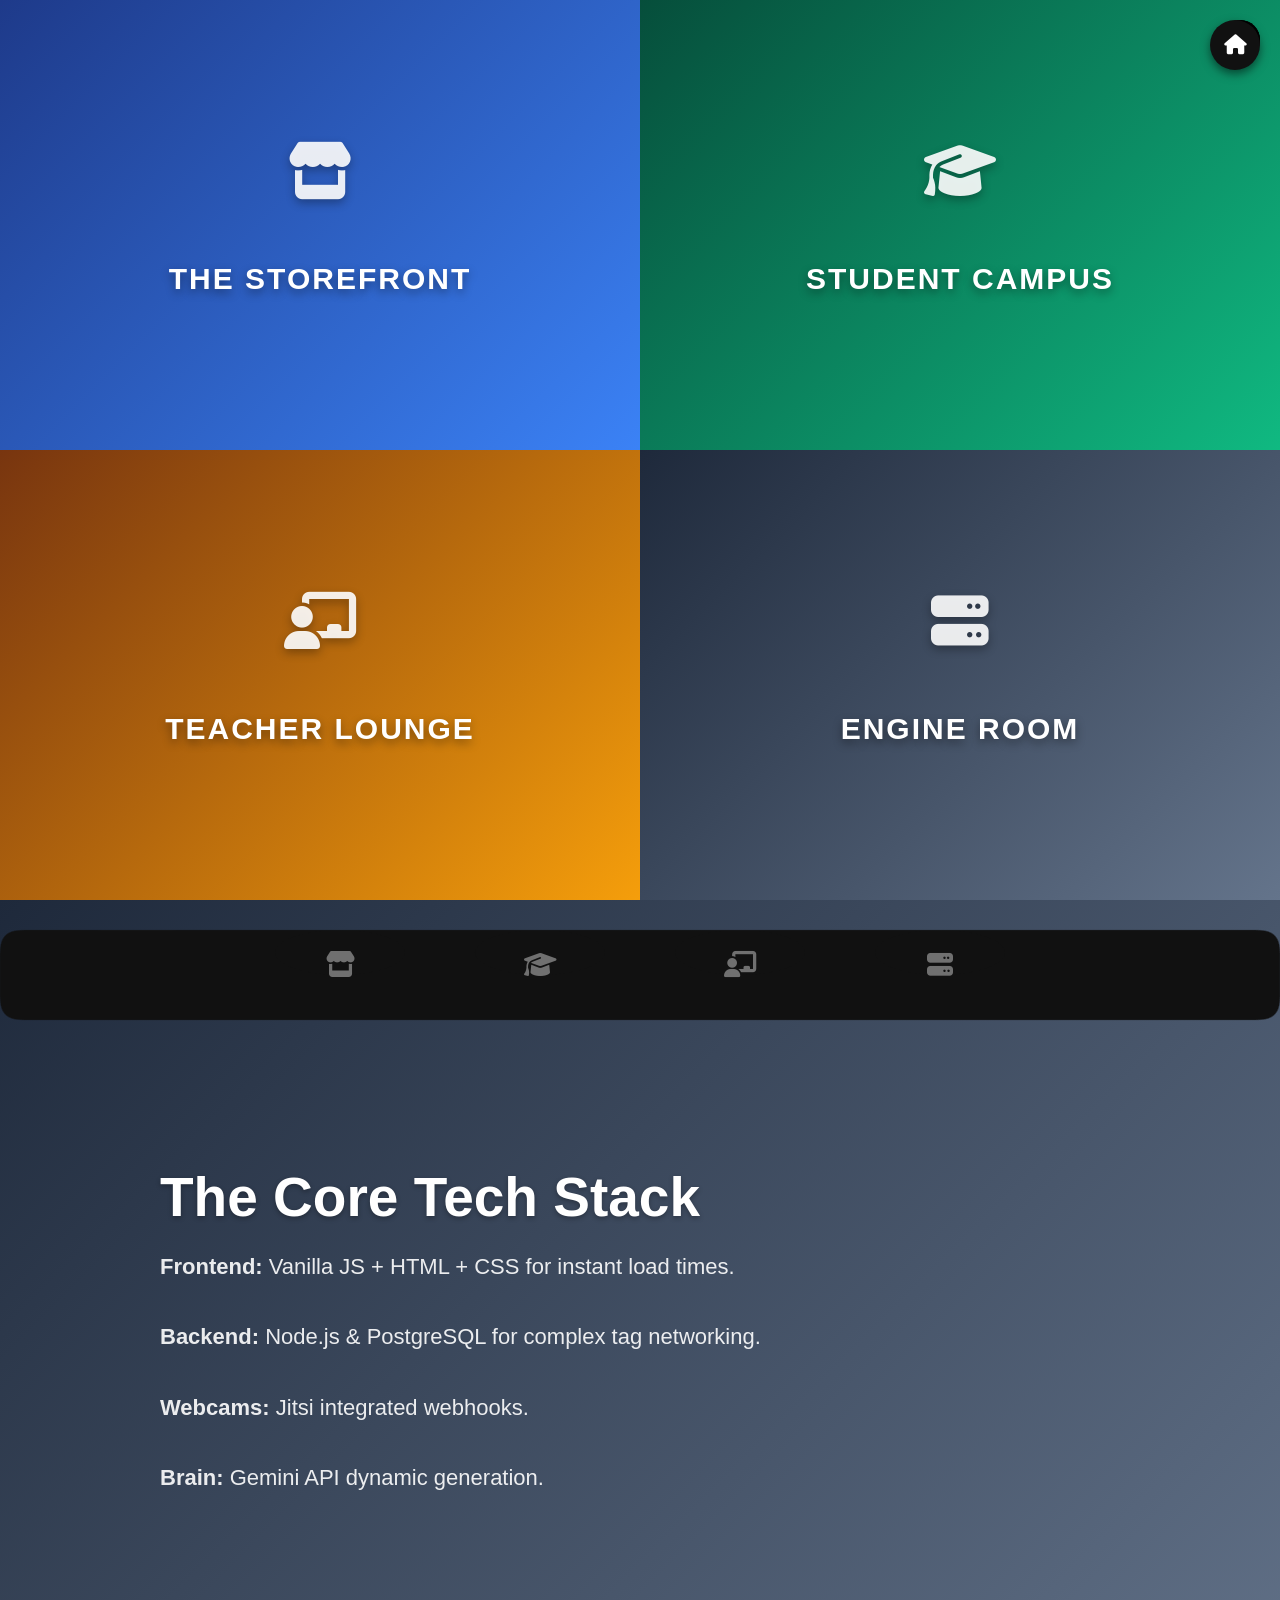
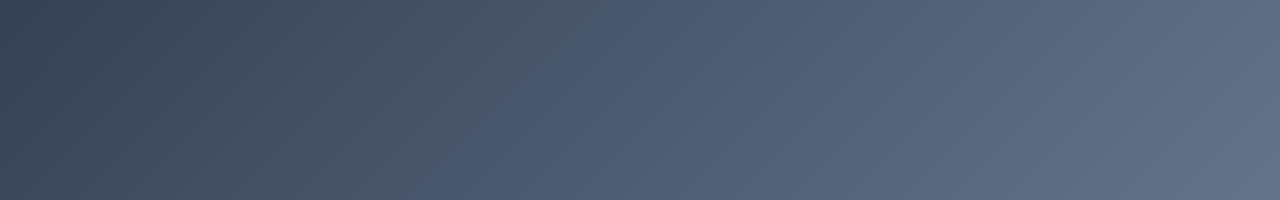
==== business/index.html @ 2782d0cf "Add files via upload" ====
<!DOCTYPE html>
<html lang="en">
<head>
  <meta charset="UTF-8">
  <meta name="viewport" content="width=device-width, initial-scale=1.0, maximum-scale=1.0, user-scalable=no">
  <title>Rodd College Lab - Command Center</title>
  <link rel="stylesheet" href="https://cdnjs.cloudflare.com/ajax/libs/font-awesome/6.4.0/css/all.min.css">
  <style>
    /* --- GLOBAL STYLES & PHYSICS --- */
    :root {
      --c1: linear-gradient(135deg, #1e3a8a, #3b82f6); 
      --c2: linear-gradient(135deg, #064e3b, #10b981); 
      --c3: linear-gradient(135deg, #78350f, #f59e0b); 
      --c4: linear-gradient(135deg, #1e293b, #64748b); 
      --nav-bg: #111; 
    }
    
    html, body { 
      margin: 0; padding: 0; 
      height: 100vh; 
      height: 100dvh; /* Mobile Browser UI Fix */
      height: -webkit-fill-available; /* iOS Safari Fix */
      font-family: 'Segoe UI', Tahoma, Geneva, Verdana, sans-serif; 
      overflow: hidden; color: white; background: #000;
      overscroll-behavior: none; touch-action: none; 
      user-select: none; -webkit-user-select: none;
      -webkit-tap-highlight-color: transparent; /* Removes blue tap highlight on mobile */
    }
    * { box-sizing: border-box; }
    
    /* Interactive elements */
    a, .close-btn, .v-menu-item-inner, .slider-dot, .bottom-nav-item, .circular-menu, .quadrant {
      cursor: pointer;
    }

    /* --- TOP RIGHT CIRCULAR MENU --- */
    .circular-menu { position: fixed; top: 20px; right: 20px; z-index: 1000; }
    .circular-menu .floating-btn {
      display: block; width: 50px; height: 50px; border-radius: 50%;
      background-color: #111; box-shadow: 0 4px 10px rgba(0, 0, 0, 0.5);
      color: #fff; text-align: center; line-height: 50px;
      outline: 0; font-size: 20px; transition: all 0.3s ease;
    }
    .circular-menu.active .floating-btn { box-shadow: inset 0 0 3px rgba(0, 0, 0, 0.5); transform: scale(0.95); }
    .circular-menu .items-wrapper { padding: 0; margin: 0; }
    .circular-menu .menu-item {
      position: absolute; top: 0px; right: 0px; z-index: -1; display: block;
      text-decoration: none; color: #fff; font-size: 18px; width: 40px; height: 40px;
      border-radius: 50%; text-align: center; line-height: 40px; background-color: rgba(0,0,0,0.7);
      transition: transform 0.3s cubic-bezier(0.4, 0, 0.2, 1), background 0.2s ease, color 0.2s;
    }
    .circular-menu .menu-item:hover { background-color: #fff; color: #000; }
    .circular-menu.active .menu-item:nth-child(1) { transform: translate3d(-6em, 0, 0); }
    .circular-menu.active .menu-item:nth-child(2) { transform: translate3d(-5.2em, 3em, 0); }
    .circular-menu.active .menu-item:nth-child(3) { transform: translate3d(-3em, 5.2em, 0); }
    .circular-menu.active .menu-item:nth-child(4) { transform: translate3d(0, 6em, 0); }

    /* --- FULLPAGE SLIDING ENGINE --- */
    .page {
      position: absolute; top: 0; left: 0; width: 100vw; height: 100%;
      overflow: hidden; z-index: 1;
      transform: translateY(100%);
      transition: transform 0.8s cubic-bezier(0.4, 0, 0.2, 1);
      will-change: transform; 
    }
    .page.active { transform: translateY(0); z-index: 20; }
    .page.hidden-top { transform: translateY(-100%); z-index: 10; }
    .page.hidden-bottom { transform: translateY(100%); z-index: 10; }

    /* --- PAGE 0: GRID VIEW --- */
    #page-0 { background: #000; }
    .quadrant {
      position: absolute; width: 50%; height: 50%; overflow: hidden;
      transition: filter 0.5s ease, transform 0.5s cubic-bezier(0.25, 0.46, 0.45, 0.94);
    }
    .q1 { top: 0; left: 0; background: var(--c1); transform-origin: top left; }
    .q2 { top: 0; left: 50%; background: var(--c2); transform-origin: top right; }
    .q3 { top: 50%; left: 0; background: var(--c3); transform-origin: bottom left; }
    .q4 { top: 50%; left: 50%; background: var(--c4); transform-origin: bottom right; }

    /* Desktop Hover Only (Disabled on Touch Devices) */
    @media (hover: hover) {
      #page-0:hover .quadrant:not(:hover) { filter: brightness(0.4) grayscale(50%); transform: scale(0.98); z-index: 1; }
      .quadrant:hover { transform: scale(1.05); z-index: 30; box-shadow: 0 0 50px rgba(0,0,0,0.8); border-radius: 8px; }
      .quadrant:hover .main-icon { transform: translate(-50%, calc(-50% - 15px)) scale(1.1); filter: drop-shadow(0 10px 15px rgba(0,0,0,0.5)); }
      .quadrant:hover h2 { transform: translate(-50%, calc(-50% - 15px)) scale(1.05); text-shadow: 0 10px 20px rgba(0,0,0,0.6); }
      .quadrant:hover .hint-text { opacity: 1; transform: translate(-50%, 0); }
    }

    .main-icon {
      position: absolute; top: 38%; left: 50%; transform: translate(-50%, -50%);
      font-size: clamp(30px, 4.5vw, 80px); color: rgba(255, 255, 255, 0.9); z-index: 2;
      transition: transform 0.4s ease, filter 0.4s ease; text-shadow: 0 4px 10px rgba(0,0,0,0.3);
    }
    .quadrant h2 { 
      font-size: clamp(12px, 2.5vw, 30px); margin: 0; text-transform: uppercase; letter-spacing: 2px; 
      text-shadow: 0 4px 10px rgba(0,0,0,0.4); z-index: 2;
      position: absolute; top: 62%; left: 50%; transform: translate(-50%, -50%);
      width: 90%; text-align: center; transition: transform 0.4s ease, text-shadow 0.4s ease;
    }
    .hint-text {
      position: absolute; bottom: 10%; left: 50%; transform: translate(-50%, 20px);
      opacity: 0; font-size: clamp(9px, 1.2vw, 16px); letter-spacing: 4px; text-transform: uppercase; font-weight: bold; 
      color: rgba(255,255,255,0.8); transition: all 0.4s ease; z-index: 2; text-align: center; width: 100%;
    }

    /* --- FULLSCREEN PAGES (1-4) --- */
    #page-1 { background: var(--c1); }
    #page-2 { background: var(--c2); }
    #page-3 { background: var(--c3); }
    #page-4 { background: var(--c4); }

    .close-btn { 
      position: absolute; top: 30px; left: 80px; font-size: 20px; 
      z-index: 101; opacity: 0.7; transition: opacity 0.3s; text-transform: uppercase; letter-spacing: 1px;
      background: rgba(0,0,0,0.3); padding: 10px 20px; border-radius: 30px; border: 1px solid rgba(255,255,255,0.2);
    }
    .close-btn:hover { opacity: 1; background: rgba(0,0,0,0.6); }

    /* --- INTERNAL CONTENT & DESKTOP LAYOUT --- */
    .content-block { padding: 80px 80px 140px 160px; display: flex; flex-direction: column; justify-content: center; align-items: flex-start; text-align: left; height: 100%; }
    .content-block h3 { font-size: clamp(14px, 2vw, 20px); color: #93c5fd; text-transform: uppercase; letter-spacing: 2px; margin: 0 0 10px 0; }
    .content-block h1 { font-size: clamp(32px, 5vw, 55px); margin: 0 0 20px 0; text-shadow: 0 2px 5px rgba(0,0,0,0.3); }
    .content-block p { font-size: clamp(16px, 2vw, 20px); line-height: 1.6; opacity: 0.9; max-width: 600px; margin: 0; }

    .split-container { display: flex; width: 100%; height: 100%; }
    .split-left { width: 50%; height: 100%; background: rgba(0,0,0,0.25); position: relative; overflow: hidden; }
    .split-right { width: 50%; height: 100%; background: transparent; display: flex; align-items: center; justify-content: center; position: relative; }
    .split-icon { font-size: clamp(80px, 10vw, 150px); opacity: 0.8; text-shadow: 0 10px 30px rgba(0,0,0,0.3); transition: all 0.3s; }
    
    .slider-container { width: 100%; height: 100%; position: relative; }
    .slide { position: absolute; top: 0; left: 0; width: 100%; height: 100%; display: flex; opacity: 0; transition: opacity 0.6s; pointer-events: none; }
    .slide.active { opacity: 1; pointer-events: auto; }
    .slider-nav { position: absolute; bottom: 120px; right: 50px; display: flex; gap: 15px; z-index: 10; }
    .slider-dot { width: 12px; height: 12px; background: rgba(255,255,255,0.3); border-radius: 50%; transition: 0.3s; }
    .slider-dot.active, .slider-dot:hover { background: white; transform: scale(1.4); }

    .v-tab { position: absolute; top: 0; left: 0; width: 100%; height: 100%; opacity: 0; transition: opacity 0.5s, transform 0.5s; transform: translateY(30px); pointer-events: none; }
    .v-tab.active { opacity: 1; transform: translateY(0); pointer-events: auto; }
    .v-menu { display: flex; flex-direction: column; gap: 20px; z-index: 10; }
    .v-menu-item-inner { font-size: clamp(20px, 3vw, 32px); width: clamp(50px, 6vw, 70px); height: clamp(50px, 6vw, 70px); display: flex; align-items: center; justify-content: center; border-radius: 50%; transition: 0.3s; color: rgba(255,255,255,0.5); background: rgba(0,0,0,0.2); }
    .v-menu-item-inner.active, .v-menu-item-inner:hover { color: white; background: rgba(255,255,255,0.2); transform: scale(1.15); box-shadow: 0 10px 20px rgba(0,0,0,0.3); }

    .static-content { width: 100%; height: 100%; padding: 100px 100px 140px 160px; display: flex; flex-direction: column; justify-content: center; align-items: flex-start; text-align: left; }
    .static-content h1 { font-size: clamp(32px, 5vw, 55px); margin: 0 0 20px 0; text-shadow: 0 2px 5px rgba(0,0,0,0.3); }
    .static-content p { font-size: clamp(16px, 2vw, 22px); line-height: 1.6; max-width: 800px; opacity: 0.9; margin: 0; }

    /* --- SIDE DOTS NAV --- */
    .global-nav-tracker {
      position: fixed; top: 50%; left: 30px; transform: translateY(-50%); z-index: 105;
      display: flex; flex-direction: column; align-items: center; gap: 15px;
      opacity: 0; pointer-events: none; transition: opacity 0.5s;
    }
    body.in-section .global-nav-tracker { opacity: 1; pointer-events: auto; }
    
    .g-nav-arrow { font-size: 20px; color: rgba(255,255,255,0.5); cursor: pointer; transition: 0.3s; padding: 10px; }
    .g-nav-arrow:hover { color: white; transform: scale(1.2); }
    
    .g-nav-dot { width: 12px; height: 12px; background: rgba(255,255,255,0.3); border-radius: 50%; cursor: pointer; transition: 0.3s; position: relative; }
    .g-nav-dot:hover { background: rgba(255,255,255,0.7); }
    .g-nav-dot.active { background: white; transform: scale(1.5); box-shadow: 0 0 10px rgba(255,255,255,0.5); }
    
    .g-nav-dot::after {
      content: attr(data-label); position: absolute; left: 25px; top: 50%; transform: translateY(-50%);
      background: rgba(0,0,0,0.8); padding: 5px 10px; border-radius: 4px; font-size: 12px;
      white-space: nowrap; opacity: 0; pointer-events: none; transition: 0.3s; letter-spacing: 1px;
    }
    .g-nav-dot:hover::after { opacity: 1; left: 30px; }

    /* --- GOOEY BOTTOM NAV --- */
    .bottom-nav-container {
      position: fixed; bottom: -120px; left: 0; width: 100%; z-index: 1000;
      transition: bottom 0.6s cubic-bezier(0.4, 0, 0.2, 1);
      transform: translateZ(0); 
    }
    body.in-section .bottom-nav-container { bottom: 0; }
    .bottom-nav {
      background: var(--nav-bg); height: 90px; width: 100%;
      filter: url("#fancy-goo"); display: flex; align-items: center;
      transition: background 0.6s ease;
    }
    .bottom-nav ul { display: flex; width: 100%; height: 100%; max-width: 800px; margin: 0 auto; list-style: none; padding: 0; }
    .bottom-nav ul li { flex: 1; height: 100%; display: flex; justify-content: center; align-items: center; cursor: pointer; position: relative; }
    .bottom-nav-item { position: relative; z-index: 10; text-align: center; width: 100%; transition: all 0.4s; }
    .bottom-nav ul li i { font-size: 26px; color: rgba(255,255,255,0.4); display: block; margin-bottom: 5px; transition: all 0.4s; }
    .bottom-nav ul li span { font-size: 13px; font-weight: 600; color: rgba(255,255,255,0.4); display: block; opacity: 0; transform: translateY(10px); transition: all 0.4s; }
    
    .bottom-nav ul li:after {
      content: ''; position: absolute; width: 65%; height: 50%; background: var(--nav-bg);
      border-radius: 100%; top: 0; left: 0; right: 0; margin: 0 auto; z-index: 0;
      transition: all 0.5s cubic-bezier(0.4, 0, 0.2, 1), background 0.6s ease;
    }
    
    .bottom-nav ul li:hover:after { transform: translate3d(0, -15%, 0); }
    .bottom-nav ul li.active:after { transform: translate3d(0, -38%, 0); }
    .bottom-nav ul li.active .bottom-nav-item { transform: translate3d(0, -20px, 0); }
    .bottom-nav ul li.active i { color: #fff; transform: scale(1.1); }
    .bottom-nav ul li.active span { color: #fff; opacity: 1; transform: translateY(2px); }
    .bottom-nav ul li:hover i { color: rgba(255,255,255,0.8); }

    /* --- MOBILE RESPONSIVE MEDIA QUERIES --- */
    @media (max-width: 992px) {
      .content-block { padding: 80px 40px 140px 100px; }
      .static-content { padding: 100px 40px 140px 100px; }
      .close-btn { left: 40px; }
    }

    @media (max-width: 768px) {
      /* Grid View Mobile Scaling */
      .main-icon { top: 35%; }
      .quadrant h2 { top: 65%; line-height: 1.3; }

      /* Hide Side Dots on Phones */
      .global-nav-tracker { display: none !important; } 
      
      .close-btn { top: 20px; left: 20px; font-size: 14px; padding: 8px 15px; z-index: 105; }
      
      /* WATERMARK MOBILE LAYOUT */
      .split-container, .slider-container { display: block; position: relative; }
      .split-left { width: 100%; height: 100%; background: transparent; z-index: 2; }
      .split-right { 
        position: absolute; top: 0; left: 0; width: 100%; height: 100%; 
        z-index: 1; pointer-events: none;
      }
      /* Turns the icon into a faint background watermark */
      .split-icon { font-size: 150px; opacity: 0.08; margin-top: 97%; }
      
      /* Re-align text for mobile reading */
      .content-block { padding: 80px 25px 140px 25px; align-items: flex-start; text-align: left; }
      .static-content { padding: 80px 25px 120px 25px; justify-content: center; }
      
      /* Safely park interactive controls above the bottom menu */
      .slider-nav { right: auto; left: 50%; transform: translateX(-50%); bottom: 120px; }
      
      .v-menu { 
        position: absolute; bottom: 14%; right: 0%; transform: translateX(-50%); 
        flex-direction: column; justify-content: center; z-index: 10; 
      }
    }

    @media (max-width: 480px) {
      .circular-menu { top: 15px; right: 15px; }
      .circular-menu .floating-btn { width: 40px; height: 40px; line-height: 40px; font-size: 16px; }
      
      /* Shrink bottom menu slightly for small screens */
      .bottom-nav { height: 75px; }
      .bottom-nav-container { bottom: -100px; }
      .bottom-nav ul li i { font-size: 22px; }
      .bottom-nav ul li span { font-size: 10px; }
      .bottom-nav ul li:after { width: 50px; height: 40px; }
      .bottom-nav ul li.active .bottom-nav-item { transform: translate3d(0, -15px, 0); }
    }
  </style>
</head>
<body>

  <div id="circularMenu" class="circular-menu">
    <a class="floating-btn" onclick="document.getElementById('circularMenu').classList.toggle('active'); event.stopPropagation();">
      <i id="main-menu-icon" class="fa-solid fa-house"></i>
    </a>
    <menu class="items-wrapper">
      <a class="menu-item" onclick="jumpToSection(1); event.stopPropagation();" title="Storefront"><i class="fa-solid fa-store"></i></a>
      <a class="menu-item" onclick="jumpToSection(2); event.stopPropagation();" title="Student Campus"><i class="fa-solid fa-graduation-cap"></i></a>
      <a class="menu-item" onclick="jumpToSection(3); event.stopPropagation();" title="Teacher Lounge"><i class="fa-solid fa-chalkboard-user"></i></a>
      <a class="menu-item" onclick="jumpToSection(4); event.stopPropagation();" title="Engine Room"><i class="fa-solid fa-server"></i></a>
    </menu>
  </div>

  <div id="app-container">
    
    <div class="page active" id="page-0">
      <div class="quadrant q1" onclick="handleSectionClick(event, 1)">
        <i class="fa-solid fa-store main-icon"></i>
        <h2>The Storefront</h2>
        <div class="hint-text">Public Facing Funnel</div>
      </div>
      <div class="quadrant q2" onclick="handleSectionClick(event, 2)">
        <i class="fa-solid fa-graduation-cap main-icon"></i>
        <h2>Student Campus</h2>
        <div class="hint-text">Training Solutions</div>
      </div>
      <div class="quadrant q3" onclick="handleSectionClick(event, 3)">
        <i class="fa-solid fa-chalkboard-user main-icon"></i>
        <h2>Teacher Lounge</h2>
        <div class="hint-text">Strategy Alignment</div>
      </div>
      <div class="quadrant q4" onclick="handleSectionClick(event, 4)">
        <i class="fa-solid fa-server main-icon"></i>
        <h2>Engine Room</h2>
        <div class="hint-text">Design Architecture</div>
      </div>
    </div>

    <div class="page hidden-bottom" id="page-1" onclick="handleSectionClick(event, 1)">
      <div class="close-btn" onclick="jumpToSection(0)"><i class="fa-solid fa-grid-2"></i> Home</div>
      <div class="slider-container">
        <div class="slide active" id="slide-1">
          <div class="split-left content-block">
            <h3>Public Facing Funnel</h3>
            <h1>Retail Subscriptions</h1>
            <p>The $5/mo Base Subscription granting access to the AI Study Hub. Upsells include Dynamic Point packages where students book Matchmaker classes.</p>
          </div>
          <div class="split-right">
            <i class="fa-solid fa-cart-shopping split-icon"></i>
          </div>
        </div>
        <div class="slide" id="slide-2">
          <div class="split-left content-block">
            <h3>Enterprise Solutions</h3>
            <h1>B2B Corporate HR</h1>
            <p>Targeting SMBs & SMEs companies. Features the "Point Burn" accountability metric and the Team Heatmap for HR tracking.</p>
          </div>
          <div class="split-right">
            <i class="fa-solid fa-building split-icon"></i>
          </div>
        </div>
        <div class="slider-nav">
          <div class="slider-dot active" onclick="changeSlide(1)"></div>
          <div class="slider-dot" onclick="changeSlide(2)"></div>
        </div>
      </div>
    </div>

    <div class="page hidden-bottom" id="page-2" onclick="handleSectionClick(event, 2)">
      <div class="close-btn" onclick="jumpToSection(0)"><i class="fa-solid fa-grid-2"></i> Home</div>
      <div class="split-container">
        <div class="split-left">
          <div class="v-tab content-block active" id="tab-1">
            <h3 style="color: #6ee7b7;">Strategy Alignment</h3>
            <h1>Value Proposition</h1>
            <p><strong>Pain Relievers:</strong> No group scheduling hassle, strict accountability.<br><br><strong>Gain Creators:</strong> AI-hyper-personalized "Life OS" content, Global Cultural Exchange in group classes.</p>
          </div>
          <div class="v-tab content-block" id="tab-2">
            <h3 style="color: #6ee7b7;">Design Architecture</h3>
            <h1>CUBI UX Model</h1>
            <p><strong>User Goals:</strong> Fluency, track progress.<br><br><strong>Biz Goals:</strong> Retention, Breakage revenue.<br><br><strong>Interaction:</strong> Seamless matchmaking and automated point deductions.</p>
          </div>
          <div class="v-tab content-block" id="tab-3">
            <h3 style="color: #6ee7b7;">Financial Engine</h3>
            <h1>Business Model</h1>
            <p><strong>Revenue:</strong> $5 Sub, Point Burn, 1% Recovery Fees.<br><br><strong>Customer Relationships:</strong> Self-service AI hub & Community Conversation Clubs.</p>
          </div>
        </div>
        <div class="split-right">
          <div class="v-menu">
            <div class="v-menu-item-inner active" onclick="changeTab(1)" title="Value Proposition"><i class="fa-solid fa-bullseye"></i></div>
            <div class="v-menu-item-inner" onclick="changeTab(2)" title="CUBI UX Model"><i class="fa-solid fa-cubes"></i></div>
            <div class="v-menu-item-inner" onclick="changeTab(3)" title="Business Model"><i class="fa-solid fa-chart-pie"></i></div>
          </div>
        </div>
      </div>
    </div>

    <div class="page hidden-bottom" id="page-3" onclick="handleSectionClick(event, 3)">
      <div class="close-btn" onclick="jumpToSection(0)"><i class="fa-solid fa-grid-2"></i> Home</div>
      <div class="static-content">
        <h1>The Incubator</h1>
        <p>A zero-admin environment for freelance teachers.<br><br>Features the 30-Day ASU-TESOL Certification timer, automated Adyen escrow payouts, and guaranteed $15/hr baseline through dynamic matchmaking.</p>
      </div>
    </div>

    <div class="page hidden-bottom" id="page-4" onclick="handleSectionClick(event, 4)">
      <div class="close-btn" onclick="jumpToSection(0)"><i class="fa-solid fa-grid-2"></i> Home</div>
      <div class="static-content">
        <h1>The Core Tech Stack</h1>
        <p><strong>Frontend:</strong> Vanilla JS + HTML + CSS for instant load times.<br><br><strong>Backend:</strong> Node.js & PostgreSQL for complex tag networking.<br><br><strong>Webcams:</strong> Jitsi integrated webhooks.<br><br><strong>Brain:</strong> Gemini API dynamic generation.</p>
      </div>
    </div>
  </div> 

  <div class="global-nav-tracker">
    <div class="g-nav-arrow" onclick="navScroll(-1)"><i class="fa-solid fa-chevron-up"></i></div>
    <div class="g-nav-dot active" id="g-dot-1" data-label="Storefront" onclick="jumpToSection(1)"></div>
    <div class="g-nav-dot" id="g-dot-2" data-label="Student Campus" onclick="jumpToSection(2)"></div>
    <div class="g-nav-dot" id="g-dot-3" data-label="Teacher Lounge" onclick="jumpToSection(3)"></div>
    <div class="g-nav-dot" id="g-dot-4" data-label="Engine Room" onclick="jumpToSection(4)"></div>
    <div class="g-nav-arrow" onclick="navScroll(1)"><i class="fa-solid fa-chevron-down"></i></div>
  </div>

  <div class="bottom-nav-container">
    <div class="bottom-nav">
      <ul id="gooey-menu">
        <li onclick="jumpToSection(1)">
          <div class="bottom-nav-item"><i class="fa-solid fa-store"></i><span>Storefront</span></div>
        </li>
        <li onclick="jumpToSection(2)">
          <div class="bottom-nav-item"><i class="fa-solid fa-graduation-cap"></i><span>Campus</span></div>
        </li>
        <li onclick="jumpToSection(3)">
          <div class="bottom-nav-item"><i class="fa-solid fa-chalkboard-user"></i><span>Lounge</span></div>
        </li>
        <li onclick="jumpToSection(4)">
          <div class="bottom-nav-item"><i class="fa-solid fa-server"></i><span>Engine</span></div>
        </li>
      </ul>
    </div>
  </div>

  <svg xmlns="http://www.w3.org/2000/svg" version="1.1" style="display:none;">
    <defs>
      <filter id="fancy-goo">
        <feGaussianBlur in="SourceGraphic" stdDeviation="10" result="blur" />
        <feColorMatrix in="blur" mode="matrix" values="1 0 0 0 0  0 1 0 0 0  0 0 1 0 0  0 0 0 19 -9" result="goo" />
        <feComposite in="SourceGraphic" in2="goo" operator="atop"/>
      </filter>
    </defs>
  </svg>

  <script>
    const circularMenu = document.getElementById('circularMenu');
    const menuIcon = document.getElementById('main-menu-icon');
    const gooeyItems = document.querySelectorAll('#gooey-menu li');
    
    // Page Elements
    const pages = [
      document.getElementById('page-0'),
      document.getElementById('page-1'),
      document.getElementById('page-2'),
      document.getElementById('page-3'),
      document.getElementById('page-4')
    ];
    
    const sectionIcons = ['fa-house', 'fa-store', 'fa-graduation-cap', 'fa-chalkboard-user', 'fa-server'];
    const navThemeColors = ['#111', '#1e3a8a', '#064e3b', '#78350f', '#1e293b']; 

    let currentSection = 0; 
    let isAnimating = false; 
    let currentSlide = 1, totalSlides = 2; 
    let currentTab = 1, totalTabs = 3;   

    document.addEventListener('click', (e) => {
      if (!circularMenu.contains(e.target) && circularMenu.classList.contains('active')) {
        circularMenu.classList.remove('active');
      }
    });

    function updateMenuState(index) {
      document.body.classList.toggle('in-section', index > 0);
      menuIcon.classList.remove(...sectionIcons);
      menuIcon.classList.add(sectionIcons[index]);
      document.documentElement.style.setProperty('--nav-bg', navThemeColors[index]);

      gooeyItems.forEach((li, i) => li.classList.toggle('active', i === (index - 1)));
      if(index > 0) {
        for(let i=1; i<=4; i++) document.getElementById(`g-dot-${i}`).classList.toggle('active', i === index);
      }
    }

    function triggerAnimationLock() {
      isAnimating = true;
      setTimeout(() => { isAnimating = false; }, 800); 
    }

    // --- ANIMATION CORE ---
    function executeSlide(oldIndex, newIndex, dir) {
      const oldPage = pages[oldIndex];
      const newPage = pages[newIndex];
      
      newPage.style.transition = 'none';
      if (dir === 1) newPage.className = 'page hidden-bottom'; 
      else newPage.className = 'page hidden-top'; 
      
      void newPage.offsetWidth; 
      
      newPage.style.transition = 'transform 0.8s cubic-bezier(0.4, 0, 0.2, 1)';
      oldPage.style.transition = 'transform 0.8s cubic-bezier(0.4, 0, 0.2, 1)';
      
      if (dir === 1) oldPage.className = 'page hidden-top'; 
      else oldPage.className = 'page hidden-bottom'; 
      
      newPage.className = 'page active';
      
      currentSection = newIndex;
      updateMenuState(currentSection);
    }

    function openSection(index) {
      if (currentSection === index || isAnimating) return;
      triggerAnimationLock();
      executeSlide(currentSection, index, 1); 
    }

    function jumpToSection(index) {
      if (currentSection === index || isAnimating) return;
      triggerAnimationLock();
      
      let dir = index > currentSection ? 1 : -1;
      if (currentSection === 0 && index === 4) dir = -1; 
      if (currentSection === 4 && index === 0) dir = 1;  
      
      executeSlide(currentSection, index, dir);
    }

    function navScroll(direction) {
      if (isAnimating) return;
      
      let nextIndex = currentSection + direction;
      if (nextIndex > 4) nextIndex = 0;
      if (nextIndex < 0) nextIndex = 4;
      
      triggerAnimationLock();
      executeSlide(currentSection, nextIndex, direction);
    }

    // --- CLICK TO ADVANCE LOGIC ---
    function isInteractiveTarget(target) {
      const ignore = ['slider-dot', 'v-menu-item-inner', 'floating-btn', 'menu-item', 'close-btn', 'g-nav-dot', 'g-nav-arrow', 'bottom-nav-item', 'circular-menu'];
      return ignore.some(cls => target.closest('.' + cls));
    }

    function handleSectionClick(event, index) {
      if (currentSection === 0) {
        openSection(index);
      } else if (currentSection === index && !isAnimating) {
        if (!isInteractiveTarget(event.target)) {
          if (index === 1) {
            changeSlide(currentSlide >= totalSlides ? 1 : currentSlide + 1);
          } else if (index === 2) {
            changeTab(currentTab >= totalTabs ? 1 : currentTab + 1);
          }
        }
      }
    }

    window.addEventListener('wheel', (e) => {
      if (circularMenu.classList.contains('active')) circularMenu.classList.remove('active');
      if (!isAnimating) {
        if (e.deltaY > 0) navScroll(1);  
        else if (e.deltaY < 0) navScroll(-1); 
      }
    });

    // --- HORIZONTAL SLIDER/TABS ---
    function changeTab(tabIndex) {
      currentTab = tabIndex;
      document.querySelectorAll('.v-menu-item-inner').forEach((item, index) => item.classList.toggle('active', index === (tabIndex - 1)));
      document.querySelectorAll('.v-tab').forEach((tab, index) => tab.classList.toggle('active', index === (tabIndex - 1)));
    }
    function changeSlide(slideIndex) {
      currentSlide = slideIndex;
      document.querySelectorAll('.slider-dot').forEach((dot, index) => dot.classList.toggle('active', index === (slideIndex - 1)));
      document.querySelectorAll('.slide').forEach((slide, index) => slide.classList.toggle('active', index === (slideIndex - 1)));
    }

    // --- KEYBOARD ---
    window.addEventListener('keydown', (e) => {
      if (['ArrowDown', 'PageDown', 'ArrowUp', 'PageUp', 'Escape', 'ArrowRight', 'ArrowLeft', 'Enter'].includes(e.key)) {
        if (circularMenu.classList.contains('active')) circularMenu.classList.remove('active');
      }

      if (!isAnimating) {
        if (e.key === 'ArrowDown' || e.key === 'PageDown') navScroll(1); 
        else if (e.key === 'ArrowUp' || e.key === 'PageUp') navScroll(-1); 
        else if (e.key === 'Enter' && currentSection === 0) jumpToSection(1);
        else if (e.key === 'Escape' && currentSection !== 0) jumpToSection(0);
        else if (e.key === 'ArrowRight' && currentSection !== 0) {
          if (currentSection === 1) changeSlide(currentSlide >= totalSlides ? 1 : currentSlide + 1);
          else if (currentSection === 2) changeTab(currentTab >= totalTabs ? 1 : currentTab + 1);
        }
        else if (e.key === 'ArrowLeft' && currentSection !== 0) {
          if (currentSection === 1) changeSlide(currentSlide <= 1 ? totalSlides : currentSlide - 1);
          else if (currentSection === 2) changeTab(currentTab <= 1 ? totalTabs : currentTab - 1);
        }
      }
    });
  </script>
</body>
</html>
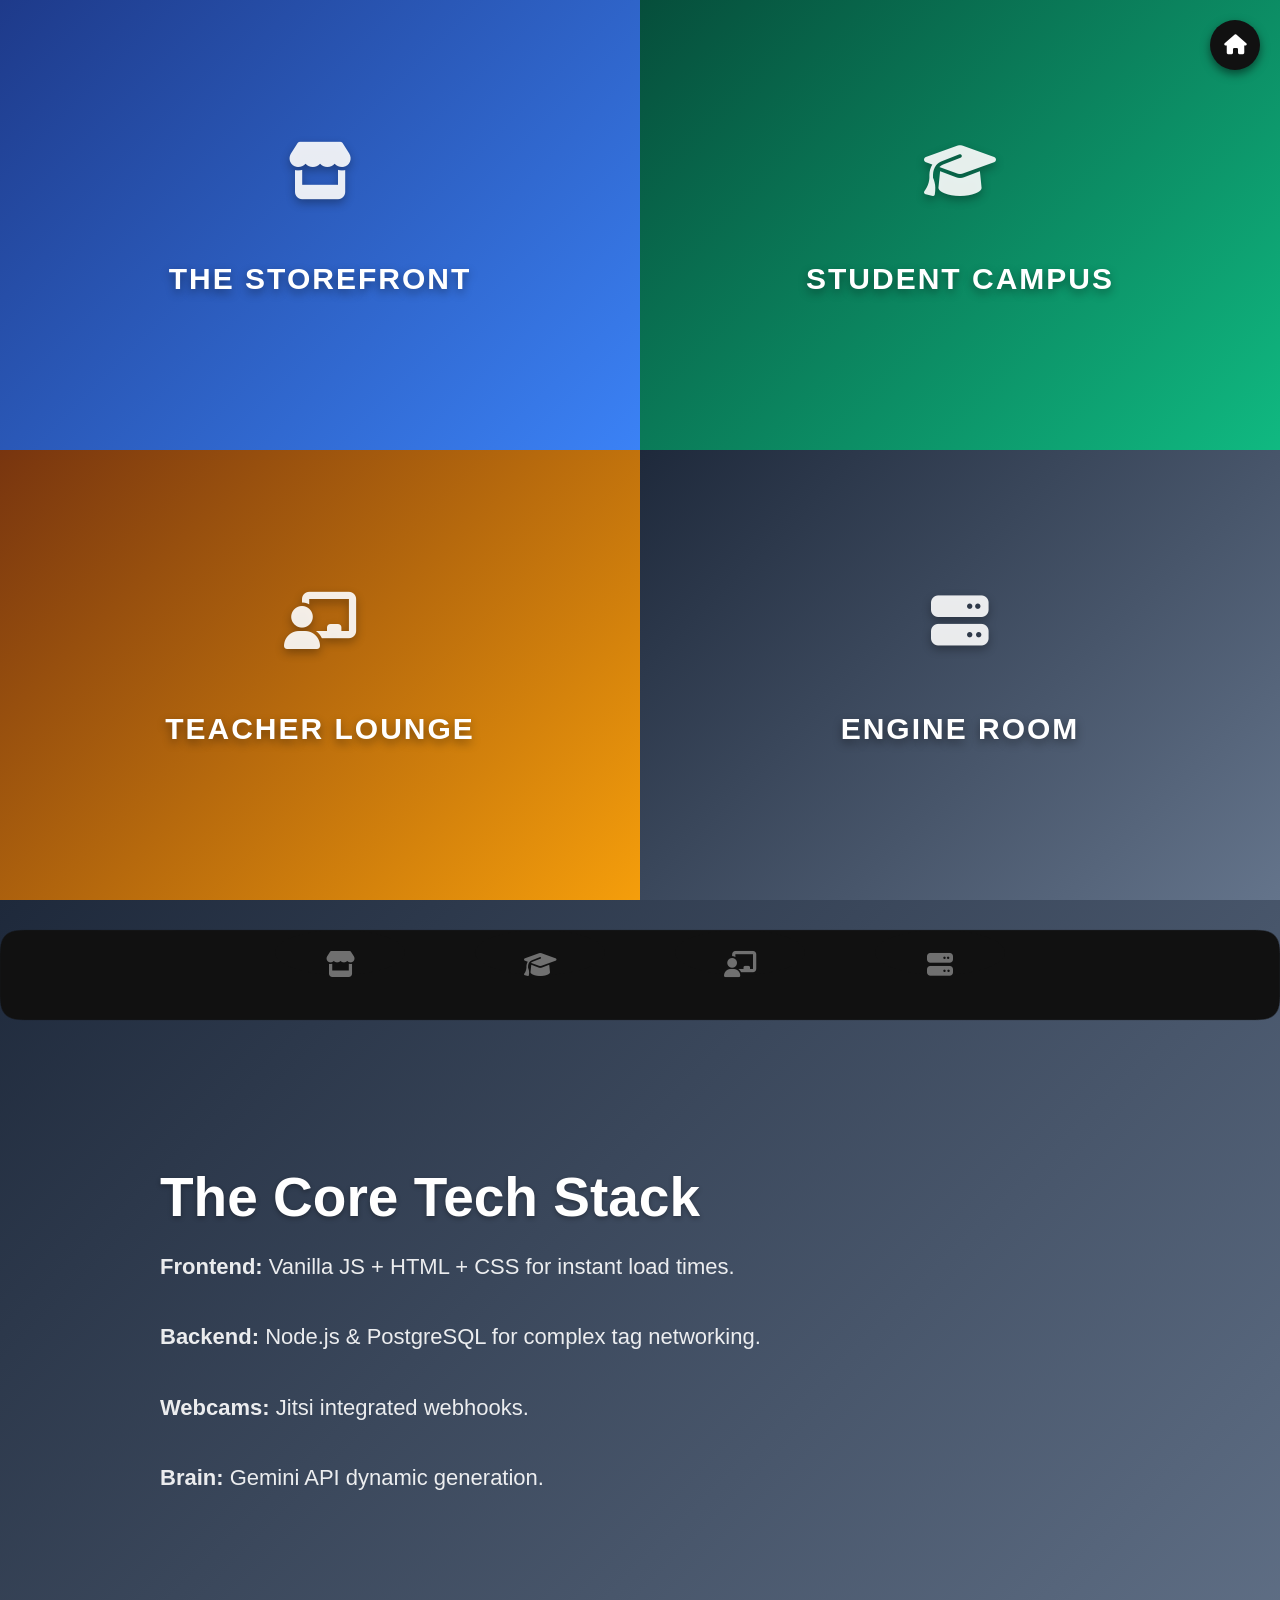
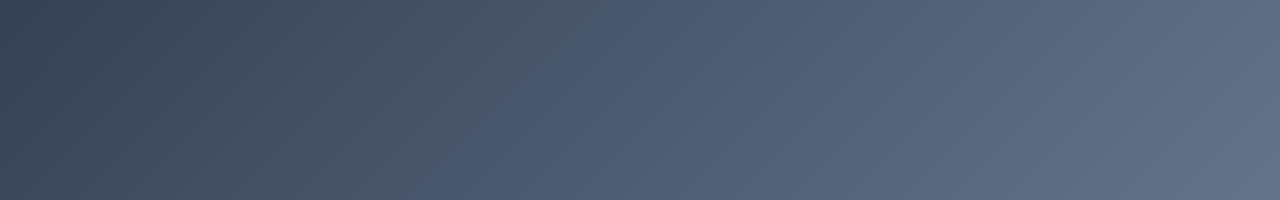
==== commit 84d060e8: "Update index.html" ====
--- a/business/index.html
+++ b/business/index.html
@@ -3,7 +3,7 @@
 <head>
   <meta charset="UTF-8">
   <meta name="viewport" content="width=device-width, initial-scale=1.0, maximum-scale=1.0, user-scalable=no">
-  <title>Rodd College Lab - Command Center</title>
+  <title>Rodd College - Value Proposition</title>
   <link rel="stylesheet" href="https://cdnjs.cloudflare.com/ajax/libs/font-awesome/6.4.0/css/all.min.css">
   <style>
     /* --- GLOBAL STYLES & PHYSICS --- */
@@ -44,7 +44,7 @@
     .circular-menu.active .floating-btn { box-shadow: inset 0 0 3px rgba(0, 0, 0, 0.5); transform: scale(0.95); }
     .circular-menu .items-wrapper { padding: 0; margin: 0; }
     .circular-menu .menu-item {
-      position: absolute; top: 0px; right: 0px; z-index: -1; display: block;
+      position: absolute; top: 5px; right: 5px; z-index: -1; display: block;
       text-decoration: none; color: #fff; font-size: 18px; width: 40px; height: 40px;
       border-radius: 50%; text-align: center; line-height: 40px; background-color: rgba(0,0,0,0.7);
       transition: transform 0.3s cubic-bezier(0.4, 0, 0.2, 1), background 0.2s ease, color 0.2s;
@@ -206,6 +206,7 @@
     }
 
     @media (max-width: 768px) {
+
       /* Grid View Mobile Scaling */
       .main-icon { top: 35%; }
       .quadrant h2 { top: 65%; line-height: 1.3; }
@@ -240,7 +241,6 @@
 
     @media (max-width: 480px) {
       .circular-menu { top: 15px; right: 15px; }
-      .circular-menu .floating-btn { width: 40px; height: 40px; line-height: 40px; font-size: 16px; }
       
       /* Shrink bottom menu slightly for small screens */
       .bottom-nav { height: 75px; }
@@ -565,4 +565,4 @@
     });
   </script>
 </body>
-</html>+</html>
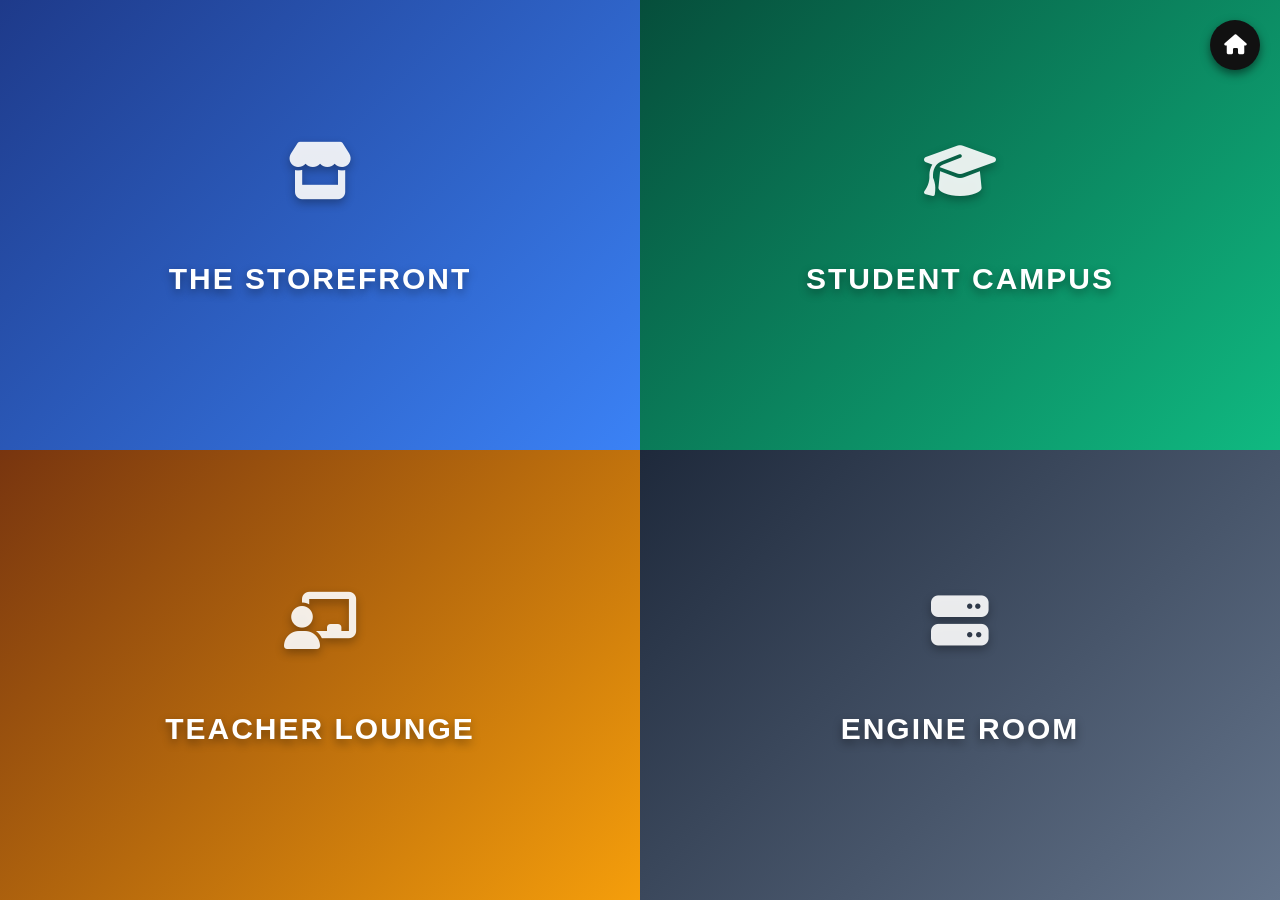
==== commit c00720c1: "Update index.html" ====
--- a/business/index.html
+++ b/business/index.html
@@ -3,7 +3,7 @@
 <head>
   <meta charset="UTF-8">
   <meta name="viewport" content="width=device-width, initial-scale=1.0, maximum-scale=1.0, user-scalable=no">
-  <title>Rodd College - Value Proposition</title>
+  <title>Rodd College - Business Lab</title>
   <link rel="stylesheet" href="https://cdnjs.cloudflare.com/ajax/libs/font-awesome/6.4.0/css/all.min.css">
   <style>
     /* --- GLOBAL STYLES & PHYSICS --- */
@@ -28,6 +28,25 @@
     }
     * { box-sizing: border-box; }
     
+    /* --- THE SEAMLESS BLUE SPACE BACKGROUND --- */
+    .bg-mainBg {
+      position: absolute;
+      inset: 0;
+      width: 100%;
+      height: 100%;
+      overflow: hidden;
+      background-color: #0524a1;
+      background-image: 
+        radial-gradient(1.5px 1.5px at 20px 30px, rgba(255,255,255,0.4), rgba(0,0,0,0)),
+        radial-gradient(1.5px 1.5px at 80px 150px, rgba(255,255,255,0.3), rgba(0,0,0,0)),
+        radial-gradient(2px 2px at 190px 40px, rgba(255,255,255,0.5), rgba(0,0,0,0)),
+        radial-gradient(1px 1px at 250px 120px, rgba(255,255,255,0.2), rgba(0,0,0,0)),
+        radial-gradient(2px 2px at 320px 80px, rgba(255,255,255,0.4), rgba(0,0,0,0)),
+        radial-gradient(circle at center, #1b5cd4 0%, #0829a6 60%, #03135c 100%);
+      background-repeat: repeat, repeat, repeat, repeat, repeat, no-repeat;
+      background-size: 150px 150px, 200px 200px, 250px 250px, 300px 300px, 350px 350px, 100% 100%;
+    }
+
     /* Interactive elements */
     a, .close-btn, .v-menu-item-inner, .slider-dot, .bottom-nav-item, .circular-menu, .quadrant {
       cursor: pointer;
@@ -68,7 +87,7 @@
     .page.hidden-bottom { transform: translateY(100%); z-index: 10; }
 
     /* --- PAGE 0: GRID VIEW --- */
-    #page-0 { background: #000; }
+    #page-0 { background: transparent; } /* Let the blue space show through! */
     .quadrant {
       position: absolute; width: 50%; height: 50%; overflow: hidden;
       transition: filter 0.5s ease, transform 0.5s cubic-bezier(0.25, 0.46, 0.45, 0.94);
@@ -206,43 +225,35 @@
     }
 
     @media (max-width: 768px) {
-
-      /* Grid View Mobile Scaling */
       .main-icon { top: 35%; }
       .quadrant h2 { top: 65%; line-height: 1.3; }
 
-      /* Hide Side Dots on Phones */
       .global-nav-tracker { display: none !important; } 
       
       .close-btn { top: 20px; left: 20px; font-size: 14px; padding: 8px 15px; z-index: 105; }
       
-      /* WATERMARK MOBILE LAYOUT */
       .split-container, .slider-container { display: block; position: relative; }
       .split-left { width: 100%; height: 100%; background: transparent; z-index: 2; }
       .split-right { 
         position: absolute; top: 0; left: 0; width: 100%; height: 100%; 
         z-index: 1; pointer-events: none;
       }
-      /* Turns the icon into a faint background watermark */
-      .split-icon { font-size: 150px; opacity: 0.08; margin-top: 97%; }
-      
-      /* Re-align text for mobile reading */
+      .split-icon { font-size: 150px; opacity: 0.08; margin-top: 88%; }
+      
       .content-block { padding: 80px 25px 140px 25px; align-items: flex-start; text-align: left; }
       .static-content { padding: 80px 25px 120px 25px; justify-content: center; }
       
-      /* Safely park interactive controls above the bottom menu */
       .slider-nav { right: auto; left: 50%; transform: translateX(-50%); bottom: 120px; }
       
       .v-menu { 
-        position: absolute; bottom: 14%; right: 0%; transform: translateX(-50%); 
-        flex-direction: column; justify-content: center; z-index: 10; 
+        position: absolute; bottom: 22%; left: 50%; transform: translateX(-50%); 
+        flex-direction: row; justify-content: center; z-index: 10; 
       }
     }
 
     @media (max-width: 480px) {
       .circular-menu { top: 15px; right: 15px; }
       
-      /* Shrink bottom menu slightly for small screens */
       .bottom-nav { height: 75px; }
       .bottom-nav-container { bottom: -100px; }
       .bottom-nav ul li i { font-size: 22px; }
@@ -254,315 +265,325 @@
 </head>
 <body>
 
-  <div id="circularMenu" class="circular-menu">
-    <a class="floating-btn" onclick="document.getElementById('circularMenu').classList.toggle('active'); event.stopPropagation();">
-      <i id="main-menu-icon" class="fa-solid fa-house"></i>
-    </a>
-    <menu class="items-wrapper">
-      <a class="menu-item" onclick="jumpToSection(1); event.stopPropagation();" title="Storefront"><i class="fa-solid fa-store"></i></a>
-      <a class="menu-item" onclick="jumpToSection(2); event.stopPropagation();" title="Student Campus"><i class="fa-solid fa-graduation-cap"></i></a>
-      <a class="menu-item" onclick="jumpToSection(3); event.stopPropagation();" title="Teacher Lounge"><i class="fa-solid fa-chalkboard-user"></i></a>
-      <a class="menu-item" onclick="jumpToSection(4); event.stopPropagation();" title="Engine Room"><i class="fa-solid fa-server"></i></a>
-    </menu>
-  </div>
-
-  <div id="app-container">
-    
-    <div class="page active" id="page-0">
-      <div class="quadrant q1" onclick="handleSectionClick(event, 1)">
-        <i class="fa-solid fa-store main-icon"></i>
-        <h2>The Storefront</h2>
-        <div class="hint-text">Public Facing Funnel</div>
+  <main id="cd-main" class="bg-mainBg">
+
+    <div id="circularMenu" class="circular-menu">
+      <a class="floating-btn" onclick="document.getElementById('circularMenu').classList.toggle('active'); event.stopPropagation();">
+        <i id="main-menu-icon" class="fa-solid fa-house"></i>
+      </a>
+      <menu class="items-wrapper">
+        <a class="menu-item" onclick="jumpToSection(1); event.stopPropagation();" title="Storefront"><i class="fa-solid fa-store"></i></a>
+        <a class="menu-item" onclick="jumpToSection(2); event.stopPropagation();" title="Student Campus"><i class="fa-solid fa-graduation-cap"></i></a>
+        <a class="menu-item" onclick="jumpToSection(3); event.stopPropagation();" title="Teacher Lounge"><i class="fa-solid fa-chalkboard-user"></i></a>
+        <a class="menu-item" onclick="jumpToSection(4); event.stopPropagation();" title="Engine Room"><i class="fa-solid fa-server"></i></a>
+      </menu>
+    </div>
+
+    <div id="app-container">
+      
+      <div class="page active" id="page-0">
+        <div class="quadrant q1" onclick="handleSectionClick(event, 1)">
+          <i class="fa-solid fa-store main-icon"></i>
+          <h2>The Storefront</h2>
+          <div class="hint-text">Public Facing Funnel</div>
+        </div>
+        <div class="quadrant q2" onclick="handleSectionClick(event, 2)">
+          <i class="fa-solid fa-graduation-cap main-icon"></i>
+          <h2>Student Campus</h2>
+          <div class="hint-text">Training Solutions</div>
+        </div>
+        <div class="quadrant q3" onclick="handleSectionClick(event, 3)">
+          <i class="fa-solid fa-chalkboard-user main-icon"></i>
+          <h2>Teacher Lounge</h2>
+          <div class="hint-text">Strategy Alignment</div>
+        </div>
+        <div class="quadrant q4" onclick="handleSectionClick(event, 4)">
+          <i class="fa-solid fa-server main-icon"></i>
+          <h2>Engine Room</h2>
+          <div class="hint-text">Design Architecture</div>
+        </div>
       </div>
-      <div class="quadrant q2" onclick="handleSectionClick(event, 2)">
-        <i class="fa-solid fa-graduation-cap main-icon"></i>
-        <h2>Student Campus</h2>
-        <div class="hint-text">Training Solutions</div>
+
+      <div class="page hidden-bottom" id="page-1" onclick="handleSectionClick(event, 1)">
+        <div class="close-btn" onclick="jumpToSection(0)"><i id="main-menu-icon" class="fa-solid fa-house"></i></div>
+        <div class="slider-container">
+          <div class="slide active" id="slide-1">
+            <div class="split-left content-block">
+              <h3>Public Facing Funnel</h3>
+              <h1>Retail Subscriptions</h1>
+              <p>The $5/mo Base Subscription granting access to the AI Study Hub. Upsells include Dynamic Point packages where students book Matchmaker classes.</p>
+            </div>
+            <div class="split-right">
+              <i class="fa-solid fa-cart-shopping split-icon"></i>
+            </div>
+          </div>
+          <div class="slide" id="slide-2">
+            <div class="split-left content-block">
+              <h3>Enterprise Solutions</h3>
+              <h1>B2B Corporate HR</h1>
+              <p>Targeting SMBs & SMEs companies. Features the "Point Burn" accountability metric and the Team Heatmap for HR tracking.</p>
+            </div>
+            <div class="split-right">
+              <i class="fa-solid fa-building split-icon"></i>
+            </div>
+          </div>
+          <div class="slider-nav">
+            <div class="slider-dot active" onclick="changeSlide(1)"></div>
+            <div class="slider-dot" onclick="changeSlide(2)"></div>
+          </div>
+        </div>
       </div>
-      <div class="quadrant q3" onclick="handleSectionClick(event, 3)">
-        <i class="fa-solid fa-chalkboard-user main-icon"></i>
-        <h2>Teacher Lounge</h2>
-        <div class="hint-text">Strategy Alignment</div>
+
+      <div class="page hidden-bottom" id="page-2" onclick="handleSectionClick(event, 2)">
+        <div class="close-btn" onclick="jumpToSection(0)"><i id="main-menu-icon" class="fa-solid fa-house"></i></div>
+        <div class="split-container">
+          <div class="split-left">
+            <div class="v-tab content-block active" id="tab-1">
+              <h3 style="color: #6ee7b7;">Strategy Alignment</h3>
+              <h1>Value Proposition</h1>
+              <p><strong>Pain Relievers:</strong> No group scheduling hassle, strict accountability.<br><br><strong>Gain Creators:</strong> AI-hyper-personalized "Life OS" content, Global Cultural Exchange in group classes.</p>
+            </div>
+            <div class="v-tab content-block" id="tab-2">
+              <h3 style="color: #6ee7b7;">Design Architecture</h3>
+              <h1>CUBI UX Model</h1>
+              <p><strong>User Goals:</strong> Fluency, track progress.<br><br><strong>Biz Goals:</strong> Retention, Breakage revenue.<br><br><strong>Interaction:</strong> Seamless matchmaking and automated point deductions.</p>
+            </div>
+            <div class="v-tab content-block" id="tab-3">
+              <h3 style="color: #6ee7b7;">Financial Engine</h3>
+              <h1>Business Model</h1>
+              <p><strong>Revenue:</strong> $5 Sub, Point Burn, 1% Recovery Fees.<br><br><strong>Customer Relationships:</strong> Self-service AI hub & Community Conversation Clubs.</p>
+            </div>
+          </div>
+          <div class="split-right">
+            <div class="v-menu">
+              <div class="v-menu-item-inner active" onclick="changeTab(1)" title="Value Proposition"><i class="fa-solid fa-bullseye"></i></div>
+              <div class="v-menu-item-inner" onclick="changeTab(2)" title="CUBI UX Model"><i class="fa-solid fa-cubes"></i></div>
+              <div class="v-menu-item-inner" onclick="changeTab(3)" title="Business Model"><i class="fa-solid fa-chart-pie"></i></div>
+            </div>
+          </div>
+        </div>
       </div>
-      <div class="quadrant q4" onclick="handleSectionClick(event, 4)">
-        <i class="fa-solid fa-server main-icon"></i>
-        <h2>Engine Room</h2>
-        <div class="hint-text">Design Architecture</div>
+
+      <div class="page hidden-bottom" id="page-3" onclick="handleSectionClick(event, 3)">
+        <div class="close-btn" onclick="jumpToSection(0)"><i id="main-menu-icon" class="fa-solid fa-house"></i></div>
+        <div class="static-content">
+          <h1>The Incubator</h1>
+          <p>A zero-admin environment for freelance teachers.<br><br>Features the 30-Day ASU-TESOL Certification timer, automated Adyen escrow payouts, and guaranteed $15/hr baseline through dynamic matchmaking.</p>
+        </div>
+      </div>
+
+      <div class="page hidden-bottom" id="page-4" onclick="handleSectionClick(event, 4)">
+        <div class="close-btn" onclick="jumpToSection(0)"><i id="main-menu-icon" class="fa-solid fa-house"></i></div>
+        <div class="static-content">
+          <h1>The Core Tech Stack</h1>
+          <p><strong>Frontend:</strong> Vanilla JS + HTML + CSS for instant load times.<br><br><strong>Backend:</strong> Node.js & PostgreSQL for complex tag networking.<br><br><strong>Webcams:</strong> Jitsi integrated webhooks.<br><br><strong>Brain:</strong> Gemini API dynamic generation.</p>
+        </div>
+      </div>
+    </div> 
+
+    <div class="global-nav-tracker">
+      <div class="g-nav-arrow" onclick="navScroll(-1)"><i class="fa-solid fa-chevron-up"></i></div>
+      <div class="g-nav-dot active" id="g-dot-1" data-label="Storefront" onclick="jumpToSection(1)"></div>
+      <div class="g-nav-dot" id="g-dot-2" data-label="Student Campus" onclick="jumpToSection(2)"></div>
+      <div class="g-nav-dot" id="g-dot-3" data-label="Teacher Lounge" onclick="jumpToSection(3)"></div>
+      <div class="g-nav-dot" id="g-dot-4" data-label="Engine Room" onclick="jumpToSection(4)"></div>
+      <div class="g-nav-arrow" onclick="navScroll(1)"><i class="fa-solid fa-chevron-down"></i></div>
+    </div>
+
+    <div class="bottom-nav-container">
+      <div class="bottom-nav">
+        <ul id="gooey-menu">
+          <li onclick="jumpToSection(1)">
+            <div class="bottom-nav-item"><i class="fa-solid fa-store"></i><span>Storefront</span></div>
+          </li>
+          <li onclick="jumpToSection(2)">
+            <div class="bottom-nav-item"><i class="fa-solid fa-graduation-cap"></i><span>Campus</span></div>
+          </li>
+          <li onclick="jumpToSection(3)">
+            <div class="bottom-nav-item"><i class="fa-solid fa-chalkboard-user"></i><span>Lounge</span></div>
+          </li>
+          <li onclick="jumpToSection(4)">
+            <div class="bottom-nav-item"><i class="fa-solid fa-server"></i><span>Engine</span></div>
+          </li>
+        </ul>
       </div>
     </div>
 
-    <div class="page hidden-bottom" id="page-1" onclick="handleSectionClick(event, 1)">
-      <div class="close-btn" onclick="jumpToSection(0)"><i class="fa-solid fa-grid-2"></i> Home</div>
-      <div class="slider-container">
-        <div class="slide active" id="slide-1">
-          <div class="split-left content-block">
-            <h3>Public Facing Funnel</h3>
-            <h1>Retail Subscriptions</h1>
-            <p>The $5/mo Base Subscription granting access to the AI Study Hub. Upsells include Dynamic Point packages where students book Matchmaker classes.</p>
-          </div>
-          <div class="split-right">
-            <i class="fa-solid fa-cart-shopping split-icon"></i>
-          </div>
-        </div>
-        <div class="slide" id="slide-2">
-          <div class="split-left content-block">
-            <h3>Enterprise Solutions</h3>
-            <h1>B2B Corporate HR</h1>
-            <p>Targeting SMBs & SMEs companies. Features the "Point Burn" accountability metric and the Team Heatmap for HR tracking.</p>
-          </div>
-          <div class="split-right">
-            <i class="fa-solid fa-building split-icon"></i>
-          </div>
-        </div>
-        <div class="slider-nav">
-          <div class="slider-dot active" onclick="changeSlide(1)"></div>
-          <div class="slider-dot" onclick="changeSlide(2)"></div>
-        </div>
-      </div>
-    </div>
-
-    <div class="page hidden-bottom" id="page-2" onclick="handleSectionClick(event, 2)">
-      <div class="close-btn" onclick="jumpToSection(0)"><i class="fa-solid fa-grid-2"></i> Home</div>
-      <div class="split-container">
-        <div class="split-left">
-          <div class="v-tab content-block active" id="tab-1">
-            <h3 style="color: #6ee7b7;">Strategy Alignment</h3>
-            <h1>Value Proposition</h1>
-            <p><strong>Pain Relievers:</strong> No group scheduling hassle, strict accountability.<br><br><strong>Gain Creators:</strong> AI-hyper-personalized "Life OS" content, Global Cultural Exchange in group classes.</p>
-          </div>
-          <div class="v-tab content-block" id="tab-2">
-            <h3 style="color: #6ee7b7;">Design Architecture</h3>
-            <h1>CUBI UX Model</h1>
-            <p><strong>User Goals:</strong> Fluency, track progress.<br><br><strong>Biz Goals:</strong> Retention, Breakage revenue.<br><br><strong>Interaction:</strong> Seamless matchmaking and automated point deductions.</p>
-          </div>
-          <div class="v-tab content-block" id="tab-3">
-            <h3 style="color: #6ee7b7;">Financial Engine</h3>
-            <h1>Business Model</h1>
-            <p><strong>Revenue:</strong> $5 Sub, Point Burn, 1% Recovery Fees.<br><br><strong>Customer Relationships:</strong> Self-service AI hub & Community Conversation Clubs.</p>
-          </div>
-        </div>
-        <div class="split-right">
-          <div class="v-menu">
-            <div class="v-menu-item-inner active" onclick="changeTab(1)" title="Value Proposition"><i class="fa-solid fa-bullseye"></i></div>
-            <div class="v-menu-item-inner" onclick="changeTab(2)" title="CUBI UX Model"><i class="fa-solid fa-cubes"></i></div>
-            <div class="v-menu-item-inner" onclick="changeTab(3)" title="Business Model"><i class="fa-solid fa-chart-pie"></i></div>
-          </div>
-        </div>
-      </div>
-    </div>
-
-    <div class="page hidden-bottom" id="page-3" onclick="handleSectionClick(event, 3)">
-      <div class="close-btn" onclick="jumpToSection(0)"><i class="fa-solid fa-grid-2"></i> Home</div>
-      <div class="static-content">
-        <h1>The Incubator</h1>
-        <p>A zero-admin environment for freelance teachers.<br><br>Features the 30-Day ASU-TESOL Certification timer, automated Adyen escrow payouts, and guaranteed $15/hr baseline through dynamic matchmaking.</p>
-      </div>
-    </div>
-
-    <div class="page hidden-bottom" id="page-4" onclick="handleSectionClick(event, 4)">
-      <div class="close-btn" onclick="jumpToSection(0)"><i class="fa-solid fa-grid-2"></i> Home</div>
-      <div class="static-content">
-        <h1>The Core Tech Stack</h1>
-        <p><strong>Frontend:</strong> Vanilla JS + HTML + CSS for instant load times.<br><br><strong>Backend:</strong> Node.js & PostgreSQL for complex tag networking.<br><br><strong>Webcams:</strong> Jitsi integrated webhooks.<br><br><strong>Brain:</strong> Gemini API dynamic generation.</p>
-      </div>
-    </div>
-  </div> 
-
-  <div class="global-nav-tracker">
-    <div class="g-nav-arrow" onclick="navScroll(-1)"><i class="fa-solid fa-chevron-up"></i></div>
-    <div class="g-nav-dot active" id="g-dot-1" data-label="Storefront" onclick="jumpToSection(1)"></div>
-    <div class="g-nav-dot" id="g-dot-2" data-label="Student Campus" onclick="jumpToSection(2)"></div>
-    <div class="g-nav-dot" id="g-dot-3" data-label="Teacher Lounge" onclick="jumpToSection(3)"></div>
-    <div class="g-nav-dot" id="g-dot-4" data-label="Engine Room" onclick="jumpToSection(4)"></div>
-    <div class="g-nav-arrow" onclick="navScroll(1)"><i class="fa-solid fa-chevron-down"></i></div>
-  </div>
-
-  <div class="bottom-nav-container">
-    <div class="bottom-nav">
-      <ul id="gooey-menu">
-        <li onclick="jumpToSection(1)">
-          <div class="bottom-nav-item"><i class="fa-solid fa-store"></i><span>Storefront</span></div>
-        </li>
-        <li onclick="jumpToSection(2)">
-          <div class="bottom-nav-item"><i class="fa-solid fa-graduation-cap"></i><span>Campus</span></div>
-        </li>
-        <li onclick="jumpToSection(3)">
-          <div class="bottom-nav-item"><i class="fa-solid fa-chalkboard-user"></i><span>Lounge</span></div>
-        </li>
-        <li onclick="jumpToSection(4)">
-          <div class="bottom-nav-item"><i class="fa-solid fa-server"></i><span>Engine</span></div>
-        </li>
-      </ul>
-    </div>
-  </div>
-
-  <svg xmlns="http://www.w3.org/2000/svg" version="1.1" style="display:none;">
-    <defs>
-      <filter id="fancy-goo">
-        <feGaussianBlur in="SourceGraphic" stdDeviation="10" result="blur" />
-        <feColorMatrix in="blur" mode="matrix" values="1 0 0 0 0  0 1 0 0 0  0 0 1 0 0  0 0 0 19 -9" result="goo" />
-        <feComposite in="SourceGraphic" in2="goo" operator="atop"/>
-      </filter>
-    </defs>
-  </svg>
-
-  <script>
-    const circularMenu = document.getElementById('circularMenu');
-    const menuIcon = document.getElementById('main-menu-icon');
-    const gooeyItems = document.querySelectorAll('#gooey-menu li');
-    
-    // Page Elements
-    const pages = [
-      document.getElementById('page-0'),
-      document.getElementById('page-1'),
-      document.getElementById('page-2'),
-      document.getElementById('page-3'),
-      document.getElementById('page-4')
-    ];
-    
-    const sectionIcons = ['fa-house', 'fa-store', 'fa-graduation-cap', 'fa-chalkboard-user', 'fa-server'];
-    const navThemeColors = ['#111', '#1e3a8a', '#064e3b', '#78350f', '#1e293b']; 
-
-    let currentSection = 0; 
-    let isAnimating = false; 
-    let currentSlide = 1, totalSlides = 2; 
-    let currentTab = 1, totalTabs = 3;   
-
-    document.addEventListener('click', (e) => {
-      if (!circularMenu.contains(e.target) && circularMenu.classList.contains('active')) {
-        circularMenu.classList.remove('active');
+    <svg xmlns="http://www.w3.org/2000/svg" version="1.1" style="display:none;">
+      <defs>
+        <filter id="fancy-goo">
+          <feGaussianBlur in="SourceGraphic" stdDeviation="10" result="blur" />
+          <feColorMatrix in="blur" mode="matrix" values="1 0 0 0 0  0 1 0 0 0  0 0 1 0 0  0 0 0 19 -9" result="goo" />
+          <feComposite in="SourceGraphic" in2="goo" operator="atop"/>
+        </filter>
+      </defs>
+    </svg>
+
+    <script>
+      // --- Initialization wrapper to ensure scripts fire if loaded via AJAX ---
+      function initCommandCenter() {
+        const circularMenu = document.getElementById('circularMenu');
+        const menuIcon = document.getElementById('main-menu-icon');
+        const gooeyItems = document.querySelectorAll('#gooey-menu li');
+        
+        const pages = [
+          document.getElementById('page-0'),
+          document.getElementById('page-1'),
+          document.getElementById('page-2'),
+          document.getElementById('page-3'),
+          document.getElementById('page-4')
+        ];
+        
+        const sectionIcons = ['fa-house', 'fa-store', 'fa-graduation-cap', 'fa-chalkboard-user', 'fa-server'];
+        const navThemeColors = ['#111', '#1e3a8a', '#064e3b', '#78350f', '#1e293b']; 
+
+        let currentSection = 0; 
+        let isAnimating = false; 
+        let currentSlide = 1, totalSlides = 2; 
+        let currentTab = 1, totalTabs = 3;   
+
+        document.addEventListener('click', (e) => {
+          if (!circularMenu.contains(e.target) && circularMenu.classList.contains('active')) {
+            circularMenu.classList.remove('active');
+          }
+        });
+
+        // Attach globally so inline HTML onclick handlers still work
+        window.updateMenuState = function(index) {
+          document.body.classList.toggle('in-section', index > 0);
+          menuIcon.classList.remove(...sectionIcons);
+          menuIcon.classList.add(sectionIcons[index]);
+          document.documentElement.style.setProperty('--nav-bg', navThemeColors[index]);
+
+          gooeyItems.forEach((li, i) => li.classList.toggle('active', i === (index - 1)));
+          if(index > 0) {
+            for(let i=1; i<=4; i++) document.getElementById(`g-dot-${i}`).classList.toggle('active', i === index);
+          }
+        }
+
+        window.triggerAnimationLock = function() {
+          isAnimating = true;
+          setTimeout(() => { isAnimating = false; }, 800); 
+        }
+
+        window.executeSlide = function(oldIndex, newIndex, dir) {
+          const oldPage = pages[oldIndex];
+          const newPage = pages[newIndex];
+          
+          newPage.style.transition = 'none';
+          if (dir === 1) newPage.className = 'page hidden-bottom'; 
+          else newPage.className = 'page hidden-top'; 
+          
+          void newPage.offsetWidth; 
+          
+          newPage.style.transition = 'transform 0.8s cubic-bezier(0.4, 0, 0.2, 1)';
+          oldPage.style.transition = 'transform 0.8s cubic-bezier(0.4, 0, 0.2, 1)';
+          
+          if (dir === 1) oldPage.className = 'page hidden-top'; 
+          else oldPage.className = 'page hidden-bottom'; 
+          
+          newPage.className = 'page active';
+          
+          currentSection = newIndex;
+          updateMenuState(currentSection);
+        }
+
+        window.openSection = function(index) {
+          if (currentSection === index || isAnimating) return;
+          triggerAnimationLock();
+          executeSlide(currentSection, index, 1); 
+        }
+
+        window.jumpToSection = function(index) {
+          if (currentSection === index || isAnimating) return;
+          triggerAnimationLock();
+          
+          let dir = index > currentSection ? 1 : -1;
+          if (currentSection === 0 && index === 4) dir = -1; 
+          if (currentSection === 4 && index === 0) dir = 1;  
+          
+          executeSlide(currentSection, index, dir);
+        }
+
+        window.navScroll = function(direction) {
+          if (isAnimating) return;
+          
+          let nextIndex = currentSection + direction;
+          if (nextIndex > 4) nextIndex = 0;
+          if (nextIndex < 0) nextIndex = 4;
+          
+          triggerAnimationLock();
+          executeSlide(currentSection, nextIndex, direction);
+        }
+
+        function isInteractiveTarget(target) {
+          const ignore = ['slider-dot', 'v-menu-item-inner', 'floating-btn', 'menu-item', 'close-btn', 'g-nav-dot', 'g-nav-arrow', 'bottom-nav-item', 'circular-menu'];
+          return ignore.some(cls => target.closest('.' + cls));
+        }
+
+        window.handleSectionClick = function(event, index) {
+          if (currentSection === 0) {
+            openSection(index);
+          } else if (currentSection === index && !isAnimating) {
+            if (!isInteractiveTarget(event.target)) {
+              if (index === 1) {
+                changeSlide(currentSlide >= totalSlides ? 1 : currentSlide + 1);
+              } else if (index === 2) {
+                changeTab(currentTab >= totalTabs ? 1 : currentTab + 1);
+              }
+            }
+          }
+        }
+
+        window.addEventListener('wheel', (e) => {
+          if (circularMenu.classList.contains('active')) circularMenu.classList.remove('active');
+          if (!isAnimating) {
+            if (e.deltaY > 0) navScroll(1);  
+            else if (e.deltaY < 0) navScroll(-1); 
+          }
+        });
+
+        window.changeTab = function(tabIndex) {
+          currentTab = tabIndex;
+          document.querySelectorAll('.v-menu-item-inner').forEach((item, index) => item.classList.toggle('active', index === (tabIndex - 1)));
+          document.querySelectorAll('.v-tab').forEach((tab, index) => tab.classList.toggle('active', index === (tabIndex - 1)));
+        }
+        
+        window.changeSlide = function(slideIndex) {
+          currentSlide = slideIndex;
+          document.querySelectorAll('.slider-dot').forEach((dot, index) => dot.classList.toggle('active', index === (slideIndex - 1)));
+          document.querySelectorAll('.slide').forEach((slide, index) => slide.classList.toggle('active', index === (slideIndex - 1)));
+        }
+
+        window.addEventListener('keydown', (e) => {
+          if (['ArrowDown', 'PageDown', 'ArrowUp', 'PageUp', 'Escape', 'ArrowRight', 'ArrowLeft', 'Enter'].includes(e.key)) {
+            if (circularMenu.classList.contains('active')) circularMenu.classList.remove('active');
+          }
+
+          if (!isAnimating) {
+            if (e.key === 'ArrowDown' || e.key === 'PageDown') navScroll(1); 
+            else if (e.key === 'ArrowUp' || e.key === 'PageUp') navScroll(-1); 
+            else if (e.key === 'Enter' && currentSection === 0) jumpToSection(1);
+            else if (e.key === 'Escape' && currentSection !== 0) jumpToSection(0);
+            else if (e.key === 'ArrowRight' && currentSection !== 0) {
+              if (currentSection === 1) changeSlide(currentSlide >= totalSlides ? 1 : currentSlide + 1);
+              else if (currentSection === 2) changeTab(currentTab >= totalTabs ? 1 : currentTab + 1);
+            }
+            else if (e.key === 'ArrowLeft' && currentSection !== 0) {
+              if (currentSection === 1) changeSlide(currentSlide <= 1 ? totalSlides : currentSlide - 1);
+              else if (currentSection === 2) changeTab(currentTab <= 1 ? totalTabs : currentTab - 1);
+            }
+          }
+        });
       }
-    });
-
-    function updateMenuState(index) {
-      document.body.classList.toggle('in-section', index > 0);
-      menuIcon.classList.remove(...sectionIcons);
-      menuIcon.classList.add(sectionIcons[index]);
-      document.documentElement.style.setProperty('--nav-bg', navThemeColors[index]);
-
-      gooeyItems.forEach((li, i) => li.classList.toggle('active', i === (index - 1)));
-      if(index > 0) {
-        for(let i=1; i<=4; i++) document.getElementById(`g-dot-${i}`).classList.toggle('active', i === index);
-      }
-    }
-
-    function triggerAnimationLock() {
-      isAnimating = true;
-      setTimeout(() => { isAnimating = false; }, 800); 
-    }
-
-    // --- ANIMATION CORE ---
-    function executeSlide(oldIndex, newIndex, dir) {
-      const oldPage = pages[oldIndex];
-      const newPage = pages[newIndex];
-      
-      newPage.style.transition = 'none';
-      if (dir === 1) newPage.className = 'page hidden-bottom'; 
-      else newPage.className = 'page hidden-top'; 
-      
-      void newPage.offsetWidth; 
-      
-      newPage.style.transition = 'transform 0.8s cubic-bezier(0.4, 0, 0.2, 1)';
-      oldPage.style.transition = 'transform 0.8s cubic-bezier(0.4, 0, 0.2, 1)';
-      
-      if (dir === 1) oldPage.className = 'page hidden-top'; 
-      else oldPage.className = 'page hidden-bottom'; 
-      
-      newPage.className = 'page active';
-      
-      currentSection = newIndex;
-      updateMenuState(currentSection);
-    }
-
-    function openSection(index) {
-      if (currentSection === index || isAnimating) return;
-      triggerAnimationLock();
-      executeSlide(currentSection, index, 1); 
-    }
-
-    function jumpToSection(index) {
-      if (currentSection === index || isAnimating) return;
-      triggerAnimationLock();
-      
-      let dir = index > currentSection ? 1 : -1;
-      if (currentSection === 0 && index === 4) dir = -1; 
-      if (currentSection === 4 && index === 0) dir = 1;  
-      
-      executeSlide(currentSection, index, dir);
-    }
-
-    function navScroll(direction) {
-      if (isAnimating) return;
-      
-      let nextIndex = currentSection + direction;
-      if (nextIndex > 4) nextIndex = 0;
-      if (nextIndex < 0) nextIndex = 4;
-      
-      triggerAnimationLock();
-      executeSlide(currentSection, nextIndex, direction);
-    }
-
-    // --- CLICK TO ADVANCE LOGIC ---
-    function isInteractiveTarget(target) {
-      const ignore = ['slider-dot', 'v-menu-item-inner', 'floating-btn', 'menu-item', 'close-btn', 'g-nav-dot', 'g-nav-arrow', 'bottom-nav-item', 'circular-menu'];
-      return ignore.some(cls => target.closest('.' + cls));
-    }
-
-    function handleSectionClick(event, index) {
-      if (currentSection === 0) {
-        openSection(index);
-      } else if (currentSection === index && !isAnimating) {
-        if (!isInteractiveTarget(event.target)) {
-          if (index === 1) {
-            changeSlide(currentSlide >= totalSlides ? 1 : currentSlide + 1);
-          } else if (index === 2) {
-            changeTab(currentTab >= totalTabs ? 1 : currentTab + 1);
-          }
-        }
-      }
-    }
-
-    window.addEventListener('wheel', (e) => {
-      if (circularMenu.classList.contains('active')) circularMenu.classList.remove('active');
-      if (!isAnimating) {
-        if (e.deltaY > 0) navScroll(1);  
-        else if (e.deltaY < 0) navScroll(-1); 
-      }
-    });
-
-    // --- HORIZONTAL SLIDER/TABS ---
-    function changeTab(tabIndex) {
-      currentTab = tabIndex;
-      document.querySelectorAll('.v-menu-item-inner').forEach((item, index) => item.classList.toggle('active', index === (tabIndex - 1)));
-      document.querySelectorAll('.v-tab').forEach((tab, index) => tab.classList.toggle('active', index === (tabIndex - 1)));
-    }
-    function changeSlide(slideIndex) {
-      currentSlide = slideIndex;
-      document.querySelectorAll('.slider-dot').forEach((dot, index) => dot.classList.toggle('active', index === (slideIndex - 1)));
-      document.querySelectorAll('.slide').forEach((slide, index) => slide.classList.toggle('active', index === (slideIndex - 1)));
-    }
-
-    // --- KEYBOARD ---
-    window.addEventListener('keydown', (e) => {
-      if (['ArrowDown', 'PageDown', 'ArrowUp', 'PageUp', 'Escape', 'ArrowRight', 'ArrowLeft', 'Enter'].includes(e.key)) {
-        if (circularMenu.classList.contains('active')) circularMenu.classList.remove('active');
-      }
-
-      if (!isAnimating) {
-        if (e.key === 'ArrowDown' || e.key === 'PageDown') navScroll(1); 
-        else if (e.key === 'ArrowUp' || e.key === 'PageUp') navScroll(-1); 
-        else if (e.key === 'Enter' && currentSection === 0) jumpToSection(1);
-        else if (e.key === 'Escape' && currentSection !== 0) jumpToSection(0);
-        else if (e.key === 'ArrowRight' && currentSection !== 0) {
-          if (currentSection === 1) changeSlide(currentSlide >= totalSlides ? 1 : currentSlide + 1);
-          else if (currentSection === 2) changeTab(currentTab >= totalTabs ? 1 : currentTab + 1);
-        }
-        else if (e.key === 'ArrowLeft' && currentSection !== 0) {
-          if (currentSection === 1) changeSlide(currentSlide <= 1 ? totalSlides : currentSlide - 1);
-          else if (currentSection === 2) changeTab(currentTab <= 1 ? totalTabs : currentTab - 1);
-        }
-      }
-    });
-  </script>
+
+      // Fire script on standard direct load
+      document.addEventListener("DOMContentLoaded", initCommandCenter);
+
+      // Important: If you are using CodyHouse's AJAX transition, standard DOMContentLoaded 
+      // won't fire when this page is injected. It will instead listen for this custom event:
+      document.addEventListener('pageTransitionComplete', initCommandCenter);
+    </script>
+  </main>
 </body>
 </html>
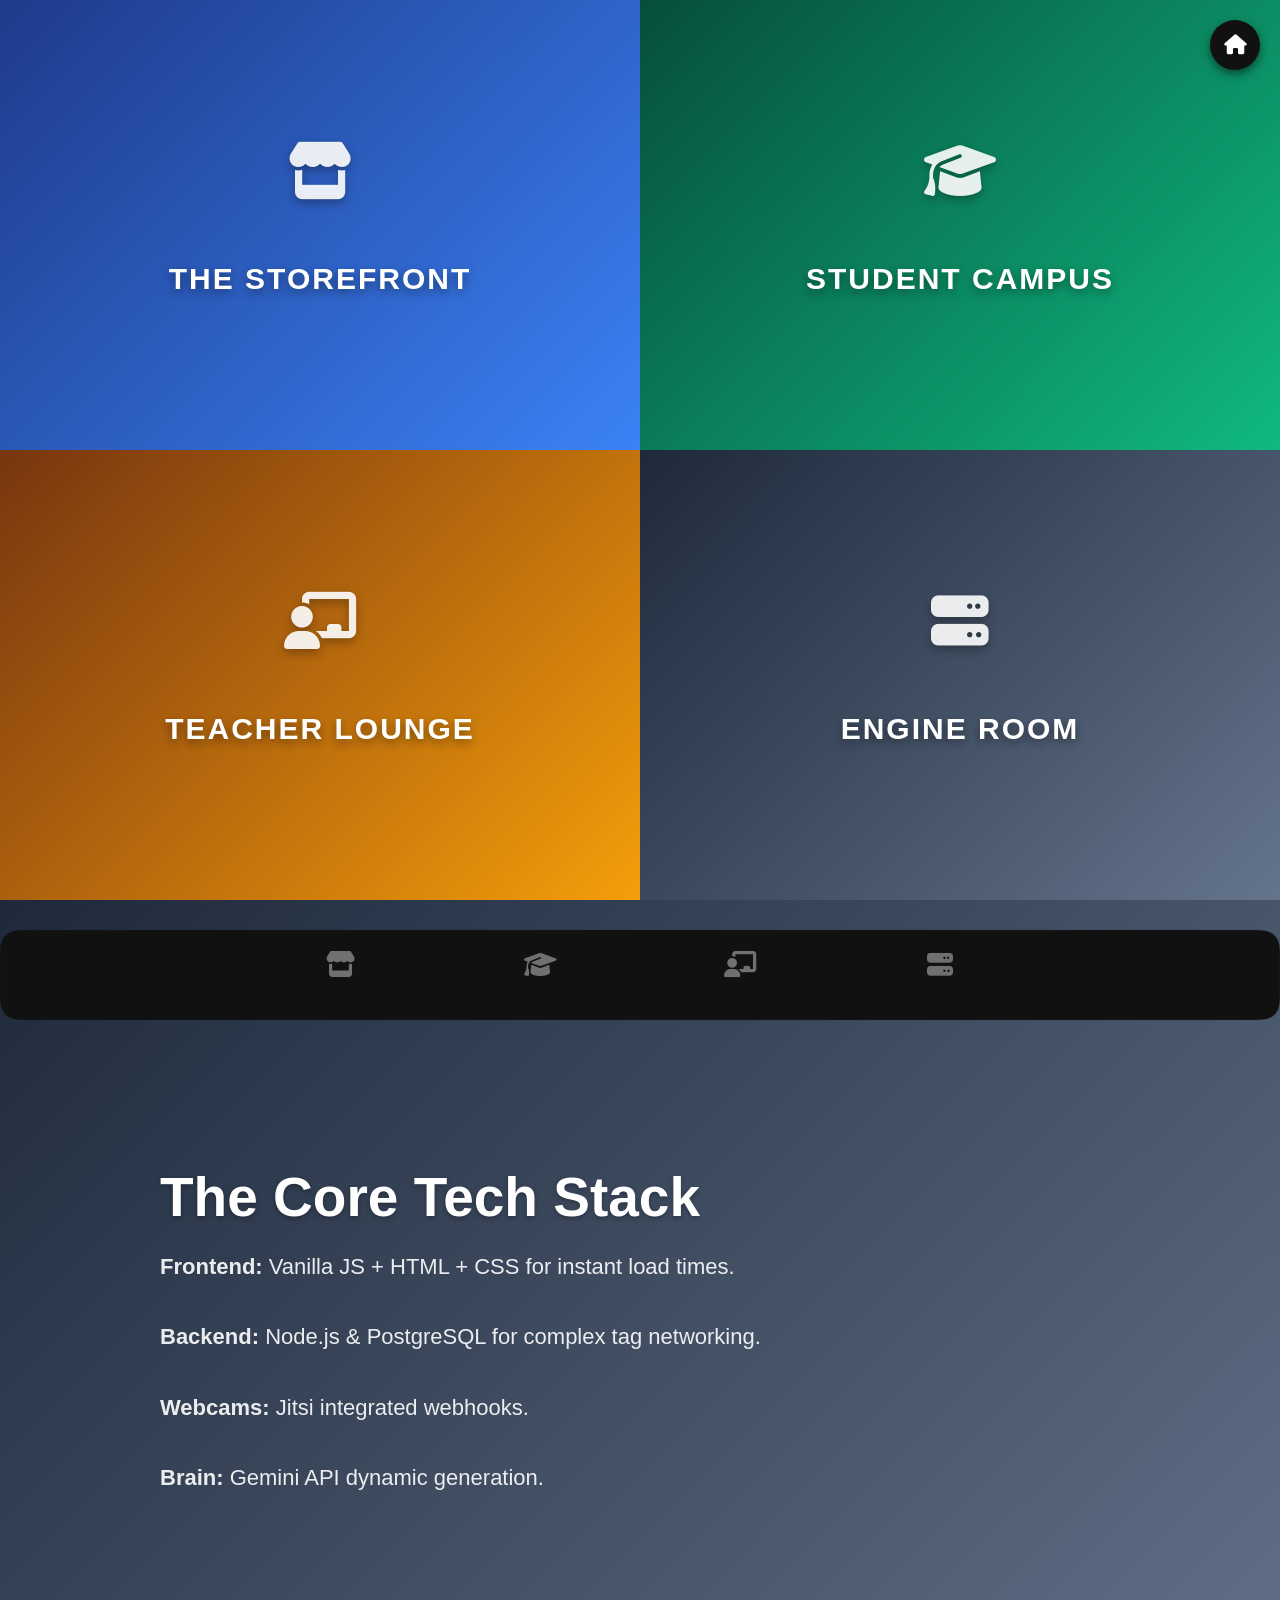
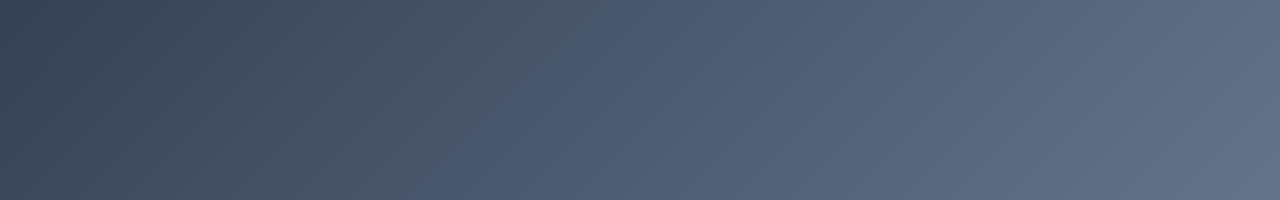
==== commit 6759f1d6: "Update index.html" ====
--- a/business/index.html
+++ b/business/index.html
@@ -5,267 +5,241 @@
   <meta name="viewport" content="width=device-width, initial-scale=1.0, maximum-scale=1.0, user-scalable=no">
   <title>Rodd College - Business Lab</title>
   <link rel="stylesheet" href="https://cdnjs.cloudflare.com/ajax/libs/font-awesome/6.4.0/css/all.min.css">
-  <style>
-    /* --- GLOBAL STYLES & PHYSICS --- */
-    :root {
-      --c1: linear-gradient(135deg, #1e3a8a, #3b82f6); 
-      --c2: linear-gradient(135deg, #064e3b, #10b981); 
-      --c3: linear-gradient(135deg, #78350f, #f59e0b); 
-      --c4: linear-gradient(135deg, #1e293b, #64748b); 
-      --nav-bg: #111; 
-    }
+</head>
+<body style="margin: 0; padding: 0; background: #000; overflow: hidden;">
+
+  <main id="cd-main" class="bg-mainBg">
     
-    html, body { 
-      margin: 0; padding: 0; 
-      height: 100vh; 
-      height: 100dvh; /* Mobile Browser UI Fix */
-      height: -webkit-fill-available; /* iOS Safari Fix */
-      font-family: 'Segoe UI', Tahoma, Geneva, Verdana, sans-serif; 
-      overflow: hidden; color: white; background: #000;
-      overscroll-behavior: none; touch-action: none; 
-      user-select: none; -webkit-user-select: none;
-      -webkit-tap-highlight-color: transparent; /* Removes blue tap highlight on mobile */
-    }
-    * { box-sizing: border-box; }
-    
-    /* --- THE SEAMLESS BLUE SPACE BACKGROUND --- */
-    .bg-mainBg {
-      position: absolute;
-      inset: 0;
-      width: 100%;
-      height: 100%;
-      overflow: hidden;
-      background-color: #0524a1;
-      background-image: 
-        radial-gradient(1.5px 1.5px at 20px 30px, rgba(255,255,255,0.4), rgba(0,0,0,0)),
-        radial-gradient(1.5px 1.5px at 80px 150px, rgba(255,255,255,0.3), rgba(0,0,0,0)),
-        radial-gradient(2px 2px at 190px 40px, rgba(255,255,255,0.5), rgba(0,0,0,0)),
-        radial-gradient(1px 1px at 250px 120px, rgba(255,255,255,0.2), rgba(0,0,0,0)),
-        radial-gradient(2px 2px at 320px 80px, rgba(255,255,255,0.4), rgba(0,0,0,0)),
-        radial-gradient(circle at center, #1b5cd4 0%, #0829a6 60%, #03135c 100%);
-      background-repeat: repeat, repeat, repeat, repeat, repeat, no-repeat;
-      background-size: 150px 150px, 200px 200px, 250px 250px, 300px 300px, 350px 350px, 100% 100%;
-    }
-
-    /* Interactive elements */
-    a, .close-btn, .v-menu-item-inner, .slider-dot, .bottom-nav-item, .circular-menu, .quadrant {
-      cursor: pointer;
-    }
-
-    /* --- TOP RIGHT CIRCULAR MENU --- */
-    .circular-menu { position: fixed; top: 20px; right: 20px; z-index: 1000; }
-    .circular-menu .floating-btn {
-      display: block; width: 50px; height: 50px; border-radius: 50%;
-      background-color: #111; box-shadow: 0 4px 10px rgba(0, 0, 0, 0.5);
-      color: #fff; text-align: center; line-height: 50px;
-      outline: 0; font-size: 20px; transition: all 0.3s ease;
-    }
-    .circular-menu.active .floating-btn { box-shadow: inset 0 0 3px rgba(0, 0, 0, 0.5); transform: scale(0.95); }
-    .circular-menu .items-wrapper { padding: 0; margin: 0; }
-    .circular-menu .menu-item {
-      position: absolute; top: 5px; right: 5px; z-index: -1; display: block;
-      text-decoration: none; color: #fff; font-size: 18px; width: 40px; height: 40px;
-      border-radius: 50%; text-align: center; line-height: 40px; background-color: rgba(0,0,0,0.7);
-      transition: transform 0.3s cubic-bezier(0.4, 0, 0.2, 1), background 0.2s ease, color 0.2s;
-    }
-    .circular-menu .menu-item:hover { background-color: #fff; color: #000; }
-    .circular-menu.active .menu-item:nth-child(1) { transform: translate3d(-6em, 0, 0); }
-    .circular-menu.active .menu-item:nth-child(2) { transform: translate3d(-5.2em, 3em, 0); }
-    .circular-menu.active .menu-item:nth-child(3) { transform: translate3d(-3em, 5.2em, 0); }
-    .circular-menu.active .menu-item:nth-child(4) { transform: translate3d(0, 6em, 0); }
-
-    /* --- FULLPAGE SLIDING ENGINE --- */
-    .page {
-      position: absolute; top: 0; left: 0; width: 100vw; height: 100%;
-      overflow: hidden; z-index: 1;
-      transform: translateY(100%);
-      transition: transform 0.8s cubic-bezier(0.4, 0, 0.2, 1);
-      will-change: transform; 
-    }
-    .page.active { transform: translateY(0); z-index: 20; }
-    .page.hidden-top { transform: translateY(-100%); z-index: 10; }
-    .page.hidden-bottom { transform: translateY(100%); z-index: 10; }
-
-    /* --- PAGE 0: GRID VIEW --- */
-    #page-0 { background: transparent; } /* Let the blue space show through! */
-    .quadrant {
-      position: absolute; width: 50%; height: 50%; overflow: hidden;
-      transition: filter 0.5s ease, transform 0.5s cubic-bezier(0.25, 0.46, 0.45, 0.94);
-    }
-    .q1 { top: 0; left: 0; background: var(--c1); transform-origin: top left; }
-    .q2 { top: 0; left: 50%; background: var(--c2); transform-origin: top right; }
-    .q3 { top: 50%; left: 0; background: var(--c3); transform-origin: bottom left; }
-    .q4 { top: 50%; left: 50%; background: var(--c4); transform-origin: bottom right; }
-
-    /* Desktop Hover Only (Disabled on Touch Devices) */
-    @media (hover: hover) {
-      #page-0:hover .quadrant:not(:hover) { filter: brightness(0.4) grayscale(50%); transform: scale(0.98); z-index: 1; }
-      .quadrant:hover { transform: scale(1.05); z-index: 30; box-shadow: 0 0 50px rgba(0,0,0,0.8); border-radius: 8px; }
-      .quadrant:hover .main-icon { transform: translate(-50%, calc(-50% - 15px)) scale(1.1); filter: drop-shadow(0 10px 15px rgba(0,0,0,0.5)); }
-      .quadrant:hover h2 { transform: translate(-50%, calc(-50% - 15px)) scale(1.05); text-shadow: 0 10px 20px rgba(0,0,0,0.6); }
-      .quadrant:hover .hint-text { opacity: 1; transform: translate(-50%, 0); }
-    }
-
-    .main-icon {
-      position: absolute; top: 38%; left: 50%; transform: translate(-50%, -50%);
-      font-size: clamp(30px, 4.5vw, 80px); color: rgba(255, 255, 255, 0.9); z-index: 2;
-      transition: transform 0.4s ease, filter 0.4s ease; text-shadow: 0 4px 10px rgba(0,0,0,0.3);
-    }
-    .quadrant h2 { 
-      font-size: clamp(12px, 2.5vw, 30px); margin: 0; text-transform: uppercase; letter-spacing: 2px; 
-      text-shadow: 0 4px 10px rgba(0,0,0,0.4); z-index: 2;
-      position: absolute; top: 62%; left: 50%; transform: translate(-50%, -50%);
-      width: 90%; text-align: center; transition: transform 0.4s ease, text-shadow 0.4s ease;
-    }
-    .hint-text {
-      position: absolute; bottom: 10%; left: 50%; transform: translate(-50%, 20px);
-      opacity: 0; font-size: clamp(9px, 1.2vw, 16px); letter-spacing: 4px; text-transform: uppercase; font-weight: bold; 
-      color: rgba(255,255,255,0.8); transition: all 0.4s ease; z-index: 2; text-align: center; width: 100%;
-    }
-
-    /* --- FULLSCREEN PAGES (1-4) --- */
-    #page-1 { background: var(--c1); }
-    #page-2 { background: var(--c2); }
-    #page-3 { background: var(--c3); }
-    #page-4 { background: var(--c4); }
-
-    .close-btn { 
-      position: absolute; top: 30px; left: 80px; font-size: 20px; 
-      z-index: 101; opacity: 0.7; transition: opacity 0.3s; text-transform: uppercase; letter-spacing: 1px;
-      background: rgba(0,0,0,0.3); padding: 10px 20px; border-radius: 30px; border: 1px solid rgba(255,255,255,0.2);
-    }
-    .close-btn:hover { opacity: 1; background: rgba(0,0,0,0.6); }
-
-    /* --- INTERNAL CONTENT & DESKTOP LAYOUT --- */
-    .content-block { padding: 80px 80px 140px 160px; display: flex; flex-direction: column; justify-content: center; align-items: flex-start; text-align: left; height: 100%; }
-    .content-block h3 { font-size: clamp(14px, 2vw, 20px); color: #93c5fd; text-transform: uppercase; letter-spacing: 2px; margin: 0 0 10px 0; }
-    .content-block h1 { font-size: clamp(32px, 5vw, 55px); margin: 0 0 20px 0; text-shadow: 0 2px 5px rgba(0,0,0,0.3); }
-    .content-block p { font-size: clamp(16px, 2vw, 20px); line-height: 1.6; opacity: 0.9; max-width: 600px; margin: 0; }
-
-    .split-container { display: flex; width: 100%; height: 100%; }
-    .split-left { width: 50%; height: 100%; background: rgba(0,0,0,0.25); position: relative; overflow: hidden; }
-    .split-right { width: 50%; height: 100%; background: transparent; display: flex; align-items: center; justify-content: center; position: relative; }
-    .split-icon { font-size: clamp(80px, 10vw, 150px); opacity: 0.8; text-shadow: 0 10px 30px rgba(0,0,0,0.3); transition: all 0.3s; }
-    
-    .slider-container { width: 100%; height: 100%; position: relative; }
-    .slide { position: absolute; top: 0; left: 0; width: 100%; height: 100%; display: flex; opacity: 0; transition: opacity 0.6s; pointer-events: none; }
-    .slide.active { opacity: 1; pointer-events: auto; }
-    .slider-nav { position: absolute; bottom: 120px; right: 50px; display: flex; gap: 15px; z-index: 10; }
-    .slider-dot { width: 12px; height: 12px; background: rgba(255,255,255,0.3); border-radius: 50%; transition: 0.3s; }
-    .slider-dot.active, .slider-dot:hover { background: white; transform: scale(1.4); }
-
-    .v-tab { position: absolute; top: 0; left: 0; width: 100%; height: 100%; opacity: 0; transition: opacity 0.5s, transform 0.5s; transform: translateY(30px); pointer-events: none; }
-    .v-tab.active { opacity: 1; transform: translateY(0); pointer-events: auto; }
-    .v-menu { display: flex; flex-direction: column; gap: 20px; z-index: 10; }
-    .v-menu-item-inner { font-size: clamp(20px, 3vw, 32px); width: clamp(50px, 6vw, 70px); height: clamp(50px, 6vw, 70px); display: flex; align-items: center; justify-content: center; border-radius: 50%; transition: 0.3s; color: rgba(255,255,255,0.5); background: rgba(0,0,0,0.2); }
-    .v-menu-item-inner.active, .v-menu-item-inner:hover { color: white; background: rgba(255,255,255,0.2); transform: scale(1.15); box-shadow: 0 10px 20px rgba(0,0,0,0.3); }
-
-    .static-content { width: 100%; height: 100%; padding: 100px 100px 140px 160px; display: flex; flex-direction: column; justify-content: center; align-items: flex-start; text-align: left; }
-    .static-content h1 { font-size: clamp(32px, 5vw, 55px); margin: 0 0 20px 0; text-shadow: 0 2px 5px rgba(0,0,0,0.3); }
-    .static-content p { font-size: clamp(16px, 2vw, 22px); line-height: 1.6; max-width: 800px; opacity: 0.9; margin: 0; }
-
-    /* --- SIDE DOTS NAV --- */
-    .global-nav-tracker {
-      position: fixed; top: 50%; left: 30px; transform: translateY(-50%); z-index: 105;
-      display: flex; flex-direction: column; align-items: center; gap: 15px;
-      opacity: 0; pointer-events: none; transition: opacity 0.5s;
-    }
-    body.in-section .global-nav-tracker { opacity: 1; pointer-events: auto; }
-    
-    .g-nav-arrow { font-size: 20px; color: rgba(255,255,255,0.5); cursor: pointer; transition: 0.3s; padding: 10px; }
-    .g-nav-arrow:hover { color: white; transform: scale(1.2); }
-    
-    .g-nav-dot { width: 12px; height: 12px; background: rgba(255,255,255,0.3); border-radius: 50%; cursor: pointer; transition: 0.3s; position: relative; }
-    .g-nav-dot:hover { background: rgba(255,255,255,0.7); }
-    .g-nav-dot.active { background: white; transform: scale(1.5); box-shadow: 0 0 10px rgba(255,255,255,0.5); }
-    
-    .g-nav-dot::after {
-      content: attr(data-label); position: absolute; left: 25px; top: 50%; transform: translateY(-50%);
-      background: rgba(0,0,0,0.8); padding: 5px 10px; border-radius: 4px; font-size: 12px;
-      white-space: nowrap; opacity: 0; pointer-events: none; transition: 0.3s; letter-spacing: 1px;
-    }
-    .g-nav-dot:hover::after { opacity: 1; left: 30px; }
-
-    /* --- GOOEY BOTTOM NAV --- */
-    .bottom-nav-container {
-      position: fixed; bottom: -120px; left: 0; width: 100%; z-index: 1000;
-      transition: bottom 0.6s cubic-bezier(0.4, 0, 0.2, 1);
-      transform: translateZ(0); 
-    }
-    body.in-section .bottom-nav-container { bottom: 0; }
-    .bottom-nav {
-      background: var(--nav-bg); height: 90px; width: 100%;
-      filter: url("#fancy-goo"); display: flex; align-items: center;
-      transition: background 0.6s ease;
-    }
-    .bottom-nav ul { display: flex; width: 100%; height: 100%; max-width: 800px; margin: 0 auto; list-style: none; padding: 0; }
-    .bottom-nav ul li { flex: 1; height: 100%; display: flex; justify-content: center; align-items: center; cursor: pointer; position: relative; }
-    .bottom-nav-item { position: relative; z-index: 10; text-align: center; width: 100%; transition: all 0.4s; }
-    .bottom-nav ul li i { font-size: 26px; color: rgba(255,255,255,0.4); display: block; margin-bottom: 5px; transition: all 0.4s; }
-    .bottom-nav ul li span { font-size: 13px; font-weight: 600; color: rgba(255,255,255,0.4); display: block; opacity: 0; transform: translateY(10px); transition: all 0.4s; }
-    
-    .bottom-nav ul li:after {
-      content: ''; position: absolute; width: 65%; height: 50%; background: var(--nav-bg);
-      border-radius: 100%; top: 0; left: 0; right: 0; margin: 0 auto; z-index: 0;
-      transition: all 0.5s cubic-bezier(0.4, 0, 0.2, 1), background 0.6s ease;
-    }
-    
-    .bottom-nav ul li:hover:after { transform: translate3d(0, -15%, 0); }
-    .bottom-nav ul li.active:after { transform: translate3d(0, -38%, 0); }
-    .bottom-nav ul li.active .bottom-nav-item { transform: translate3d(0, -20px, 0); }
-    .bottom-nav ul li.active i { color: #fff; transform: scale(1.1); }
-    .bottom-nav ul li.active span { color: #fff; opacity: 1; transform: translateY(2px); }
-    .bottom-nav ul li:hover i { color: rgba(255,255,255,0.8); }
-
-    /* --- MOBILE RESPONSIVE MEDIA QUERIES --- */
-    @media (max-width: 992px) {
-      .content-block { padding: 80px 40px 140px 100px; }
-      .static-content { padding: 100px 40px 140px 100px; }
-      .close-btn { left: 40px; }
-    }
-
-    @media (max-width: 768px) {
-      .main-icon { top: 35%; }
-      .quadrant h2 { top: 65%; line-height: 1.3; }
-
-      .global-nav-tracker { display: none !important; } 
+    <style>
+      /* --- GLOBAL STYLES & PHYSICS --- */
+      :root {
+        --c1: linear-gradient(135deg, #1e3a8a, #3b82f6); 
+        --c2: linear-gradient(135deg, #064e3b, #10b981); 
+        --c3: linear-gradient(135deg, #78350f, #f59e0b); 
+        --c4: linear-gradient(135deg, #1e293b, #64748b); 
+        --nav-bg: #111; 
+      }
       
-      .close-btn { top: 20px; left: 20px; font-size: 14px; padding: 8px 15px; z-index: 105; }
+      html, body { 
+        height: 100vh; height: 100dvh; height: -webkit-fill-available;
+        font-family: 'Segoe UI', Tahoma, Geneva, Verdana, sans-serif; 
+        color: white; 
+        overscroll-behavior: none; touch-action: none; 
+        user-select: none; -webkit-user-select: none;
+        -webkit-tap-highlight-color: transparent; 
+      }
+      * { box-sizing: border-box; }
+
+      /* --- THE SEAMLESS BLUE SPACE BACKGROUND --- */
+      .bg-mainBg {
+        position: absolute; inset: 0; width: 100%; height: 100%;
+        background-color: #0524a1;
+        background-image: 
+          radial-gradient(1.5px 1.5px at 20px 30px, rgba(255,255,255,0.4), rgba(0,0,0,0)),
+          radial-gradient(1.5px 1.5px at 80px 150px, rgba(255,255,255,0.3), rgba(0,0,0,0)),
+          radial-gradient(2px 2px at 190px 40px, rgba(255,255,255,0.5), rgba(0,0,0,0)),
+          radial-gradient(1px 1px at 250px 120px, rgba(255,255,255,0.2), rgba(0,0,0,0)),
+          radial-gradient(2px 2px at 320px 80px, rgba(255,255,255,0.4), rgba(0,0,0,0)),
+          radial-gradient(circle at center, #1b5cd4 0%, #0829a6 60%, #03135c 100%);
+        background-repeat: repeat, repeat, repeat, repeat, repeat, no-repeat;
+        background-size: 150px 150px, 200px 200px, 250px 250px, 300px 300px, 350px 350px, 100% 100%;
+      }
       
-      .split-container, .slider-container { display: block; position: relative; }
-      .split-left { width: 100%; height: 100%; background: transparent; z-index: 2; }
-      .split-right { 
-        position: absolute; top: 0; left: 0; width: 100%; height: 100%; 
-        z-index: 1; pointer-events: none;
-      }
-      .split-icon { font-size: 150px; opacity: 0.08; margin-top: 88%; }
+      a, .close-btn, .v-menu-item-inner, .slider-dot, .bottom-nav-item, .circular-menu, .quadrant { cursor: pointer; }
+
+      /* --- TOP RIGHT CIRCULAR MENU --- */
+      .circular-menu { position: fixed; top: 20px; right: 20px; z-index: 1000; }
+      .circular-menu .floating-btn {
+        display: block; width: 50px; height: 50px; border-radius: 50%;
+        background-color: #111; box-shadow: 0 4px 10px rgba(0, 0, 0, 0.5);
+        color: #fff; text-align: center; line-height: 50px;
+        outline: 0; font-size: 20px; transition: all 0.3s ease;
+      }
+      .circular-menu.active .floating-btn { box-shadow: inset 0 0 3px rgba(0, 0, 0, 0.5); transform: scale(0.95); }
+      .circular-menu .items-wrapper { padding: 0; margin: 0; }
+      .circular-menu .menu-item {
+        position: absolute; top: 5px; right: 5px; z-index: -1; display: block;
+        text-decoration: none; color: #fff; font-size: 18px; width: 40px; height: 40px;
+        border-radius: 50%; text-align: center; line-height: 40px; background-color: rgba(0,0,0,0.7);
+        transition: transform 0.3s cubic-bezier(0.4, 0, 0.2, 1), background 0.2s ease, color 0.2s;
+      }
+      .circular-menu .menu-item:hover { background-color: #fff; color: #000; }
+      .circular-menu.active .menu-item:nth-child(1) { transform: translate3d(-6em, 0, 0); }
+      .circular-menu.active .menu-item:nth-child(2) { transform: translate3d(-5.2em, 3em, 0); }
+      .circular-menu.active .menu-item:nth-child(3) { transform: translate3d(-3em, 5.2em, 0); }
+      .circular-menu.active .menu-item:nth-child(4) { transform: translate3d(0, 6em, 0); }
+
+      /* --- FULLPAGE SLIDING ENGINE --- */
+      .page {
+        position: absolute; top: 0; left: 0; width: 100vw; height: 100%;
+        overflow: hidden; z-index: 1;
+        transform: translateY(100%);
+        transition: transform 0.8s cubic-bezier(0.4, 0, 0.2, 1);
+        will-change: transform; 
+      }
+      .page.active { transform: translateY(0); z-index: 20; }
+      .page.hidden-top { transform: translateY(-100%); z-index: 10; }
+      .page.hidden-bottom { transform: translateY(100%); z-index: 10; }
+
+      /* --- PAGE 0: GRID VIEW --- */
+      #page-0 { background: transparent; } /* Let's the blue space show through! */
+      .quadrant {
+        position: absolute; width: 50%; height: 50%; overflow: hidden;
+        transition: filter 0.5s ease, transform 0.5s cubic-bezier(0.25, 0.46, 0.45, 0.94);
+      }
+      .q1 { top: 0; left: 0; background: var(--c1); transform-origin: top left; }
+      .q2 { top: 0; left: 50%; background: var(--c2); transform-origin: top right; }
+      .q3 { top: 50%; left: 0; background: var(--c3); transform-origin: bottom left; }
+      .q4 { top: 50%; left: 50%; background: var(--c4); transform-origin: bottom right; }
+
+      @media (hover: hover) {
+        #page-0:hover .quadrant:not(:hover) { filter: brightness(0.4) grayscale(50%); transform: scale(0.98); z-index: 1; }
+        .quadrant:hover { transform: scale(1.05); z-index: 30; box-shadow: 0 0 50px rgba(0,0,0,0.8); border-radius: 8px; }
+        .quadrant:hover .main-icon { transform: translate(-50%, calc(-50% - 15px)) scale(1.1); filter: drop-shadow(0 10px 15px rgba(0,0,0,0.5)); }
+        .quadrant:hover h2 { transform: translate(-50%, calc(-50% - 15px)) scale(1.05); text-shadow: 0 10px 20px rgba(0,0,0,0.6); }
+        .quadrant:hover .hint-text { opacity: 1; transform: translate(-50%, 0); }
+      }
+
+      .main-icon {
+        position: absolute; top: 38%; left: 50%; transform: translate(-50%, -50%);
+        font-size: clamp(30px, 4.5vw, 80px); color: rgba(255, 255, 255, 0.9); z-index: 2;
+        transition: transform 0.4s ease, filter 0.4s ease; text-shadow: 0 4px 10px rgba(0,0,0,0.3);
+      }
+      .quadrant h2 { 
+        font-size: clamp(12px, 2.5vw, 30px); margin: 0; text-transform: uppercase; letter-spacing: 2px; 
+        text-shadow: 0 4px 10px rgba(0,0,0,0.4); z-index: 2;
+        position: absolute; top: 62%; left: 50%; transform: translate(-50%, -50%);
+        width: 90%; text-align: center; transition: transform 0.4s ease, text-shadow 0.4s ease;
+      }
+      .hint-text {
+        position: absolute; bottom: 10%; left: 50%; transform: translate(-50%, 20px);
+        opacity: 0; font-size: clamp(9px, 1.2vw, 16px); letter-spacing: 4px; text-transform: uppercase; font-weight: bold; 
+        color: rgba(255,255,255,0.8); transition: all 0.4s ease; z-index: 2; text-align: center; width: 100%;
+      }
+
+      #page-1 { background: var(--c1); }
+      #page-2 { background: var(--c2); }
+      #page-3 { background: var(--c3); }
+      #page-4 { background: var(--c4); }
+
+      .close-btn { 
+        position: absolute; top: 30px; left: 80px; font-size: 20px; 
+        z-index: 101; opacity: 0.7; transition: opacity 0.3s; text-transform: uppercase; letter-spacing: 1px;
+        background: rgba(0,0,0,0.3); padding: 10px 20px; border-radius: 30px; border: 1px solid rgba(255,255,255,0.2);
+      }
+      .close-btn:hover { opacity: 1; background: rgba(0,0,0,0.6); }
+
+      .content-block { padding: 80px 80px 140px 160px; display: flex; flex-direction: column; justify-content: center; align-items: flex-start; text-align: left; height: 100%; }
+      .content-block h3 { font-size: clamp(14px, 2vw, 20px); color: #93c5fd; text-transform: uppercase; letter-spacing: 2px; margin: 0 0 10px 0; }
+      .content-block h1 { font-size: clamp(32px, 5vw, 55px); margin: 0 0 20px 0; text-shadow: 0 2px 5px rgba(0,0,0,0.3); }
+      .content-block p { font-size: clamp(16px, 2vw, 20px); line-height: 1.6; opacity: 0.9; max-width: 600px; margin: 0; }
+
+      .split-container { display: flex; width: 100%; height: 100%; }
+      .split-left { width: 50%; height: 100%; background: rgba(0,0,0,0.25); position: relative; overflow: hidden; }
+      .split-right { width: 50%; height: 100%; background: transparent; display: flex; align-items: center; justify-content: center; position: relative; }
+      .split-icon { font-size: clamp(80px, 10vw, 150px); opacity: 0.8; text-shadow: 0 10px 30px rgba(0,0,0,0.3); transition: all 0.3s; }
       
-      .content-block { padding: 80px 25px 140px 25px; align-items: flex-start; text-align: left; }
-      .static-content { padding: 80px 25px 120px 25px; justify-content: center; }
+      .slider-container { width: 100%; height: 100%; position: relative; }
+      .slide { position: absolute; top: 0; left: 0; width: 100%; height: 100%; display: flex; opacity: 0; transition: opacity 0.6s; pointer-events: none; }
+      .slide.active { opacity: 1; pointer-events: auto; }
+      .slider-nav { position: absolute; bottom: 120px; right: 50px; display: flex; gap: 15px; z-index: 10; }
+      .slider-dot { width: 12px; height: 12px; background: rgba(255,255,255,0.3); border-radius: 50%; transition: 0.3s; }
+      .slider-dot.active, .slider-dot:hover { background: white; transform: scale(1.4); }
+
+      .v-tab { position: absolute; top: 0; left: 0; width: 100%; height: 100%; opacity: 0; transition: opacity 0.5s, transform 0.5s; transform: translateY(30px); pointer-events: none; }
+      .v-tab.active { opacity: 1; transform: translateY(0); pointer-events: auto; }
+      .v-menu { display: flex; flex-direction: column; gap: 20px; z-index: 10; }
+      .v-menu-item-inner { font-size: clamp(20px, 3vw, 32px); width: clamp(50px, 6vw, 70px); height: clamp(50px, 6vw, 70px); display: flex; align-items: center; justify-content: center; border-radius: 50%; transition: 0.3s; color: rgba(255,255,255,0.5); background: rgba(0,0,0,0.2); }
+      .v-menu-item-inner.active, .v-menu-item-inner:hover { color: white; background: rgba(255,255,255,0.2); transform: scale(1.15); box-shadow: 0 10px 20px rgba(0,0,0,0.3); }
+
+      .static-content { width: 100%; height: 100%; padding: 100px 100px 140px 160px; display: flex; flex-direction: column; justify-content: center; align-items: flex-start; text-align: left; }
+      .static-content h1 { font-size: clamp(32px, 5vw, 55px); margin: 0 0 20px 0; text-shadow: 0 2px 5px rgba(0,0,0,0.3); }
+      .static-content p { font-size: clamp(16px, 2vw, 22px); line-height: 1.6; max-width: 800px; opacity: 0.9; margin: 0; }
+
+      .global-nav-tracker {
+        position: fixed; top: 50%; left: 30px; transform: translateY(-50%); z-index: 105;
+        display: flex; flex-direction: column; align-items: center; gap: 15px;
+        opacity: 0; pointer-events: none; transition: opacity 0.5s;
+      }
+      body.in-section .global-nav-tracker { opacity: 1; pointer-events: auto; }
+      .g-nav-arrow { font-size: 20px; color: rgba(255,255,255,0.5); cursor: pointer; transition: 0.3s; padding: 10px; }
+      .g-nav-arrow:hover { color: white; transform: scale(1.2); }
+      .g-nav-dot { width: 12px; height: 12px; background: rgba(255,255,255,0.3); border-radius: 50%; cursor: pointer; transition: 0.3s; position: relative; }
+      .g-nav-dot:hover { background: rgba(255,255,255,0.7); }
+      .g-nav-dot.active { background: white; transform: scale(1.5); box-shadow: 0 0 10px rgba(255,255,255,0.5); }
+      .g-nav-dot::after {
+        content: attr(data-label); position: absolute; left: 25px; top: 50%; transform: translateY(-50%);
+        background: rgba(0,0,0,0.8); padding: 5px 10px; border-radius: 4px; font-size: 12px;
+        white-space: nowrap; opacity: 0; pointer-events: none; transition: 0.3s; letter-spacing: 1px;
+      }
+      .g-nav-dot:hover::after { opacity: 1; left: 30px; }
+
+      .bottom-nav-container {
+        position: fixed; bottom: -120px; left: 0; width: 100%; z-index: 1000;
+        transition: bottom 0.6s cubic-bezier(0.4, 0, 0.2, 1); transform: translateZ(0); 
+      }
+      body.in-section .bottom-nav-container { bottom: 0; }
+      .bottom-nav {
+        background: var(--nav-bg); height: 90px; width: 100%;
+        filter: url("#fancy-goo"); display: flex; align-items: center; transition: background 0.6s ease;
+      }
+      .bottom-nav ul { display: flex; width: 100%; height: 100%; max-width: 800px; margin: 0 auto; list-style: none; padding: 0; }
+      .bottom-nav ul li { flex: 1; height: 100%; display: flex; justify-content: center; align-items: center; cursor: pointer; position: relative; }
+      .bottom-nav-item { position: relative; z-index: 10; text-align: center; width: 100%; transition: all 0.4s; }
+      .bottom-nav ul li i { font-size: 26px; color: rgba(255,255,255,0.4); display: block; margin-bottom: 5px; transition: all 0.4s; }
+      .bottom-nav ul li span { font-size: 13px; font-weight: 600; color: rgba(255,255,255,0.4); display: block; opacity: 0; transform: translateY(10px); transition: all 0.4s; }
       
-      .slider-nav { right: auto; left: 50%; transform: translateX(-50%); bottom: 120px; }
-      
-      .v-menu { 
-        position: absolute; bottom: 22%; left: 50%; transform: translateX(-50%); 
-        flex-direction: row; justify-content: center; z-index: 10; 
-      }
-    }
-
-    @media (max-width: 480px) {
-      .circular-menu { top: 15px; right: 15px; }
-      
-      .bottom-nav { height: 75px; }
-      .bottom-nav-container { bottom: -100px; }
-      .bottom-nav ul li i { font-size: 22px; }
-      .bottom-nav ul li span { font-size: 10px; }
-      .bottom-nav ul li:after { width: 50px; height: 40px; }
-      .bottom-nav ul li.active .bottom-nav-item { transform: translate3d(0, -15px, 0); }
-    }
-  </style>
-</head>
-<body>
-
-  <main id="cd-main" class="bg-mainBg">
+      .bottom-nav ul li:after {
+        content: ''; position: absolute; width: 65%; height: 50%; background: var(--nav-bg);
+        border-radius: 100%; top: 0; left: 0; right: 0; margin: 0 auto; z-index: 0;
+        transition: all 0.5s cubic-bezier(0.4, 0, 0.2, 1), background 0.6s ease;
+      }
+      .bottom-nav ul li:hover:after { transform: translate3d(0, -15%, 0); }
+      .bottom-nav ul li.active:after { transform: translate3d(0, -38%, 0); }
+      .bottom-nav ul li.active .bottom-nav-item { transform: translate3d(0, -20px, 0); }
+      .bottom-nav ul li.active i { color: #fff; transform: scale(1.1); }
+      .bottom-nav ul li.active span { color: #fff; opacity: 1; transform: translateY(2px); }
+      .bottom-nav ul li:hover i { color: rgba(255,255,255,0.8); }
+
+      /* --- MOBILE RESPONSIVE MEDIA QUERIES --- */
+      @media (max-width: 992px) {
+        .content-block { padding: 80px 40px 140px 100px; }
+        .static-content { padding: 100px 40px 140px 100px; }
+        .close-btn { left: 40px; }
+      }
+
+      @media (max-width: 768px) {
+        .main-icon { top: 35%; }
+        .quadrant h2 { top: 65%; line-height: 1.3; }
+
+        .global-nav-tracker { display: none !important; } 
+        .close-btn { top: 20px; left: 20px; font-size: 14px; padding: 8px 15px; z-index: 105; }
+        
+        .split-container, .slider-container { display: block; position: relative; }
+        .split-left { width: 100%; height: 100%; background: transparent; z-index: 2; }
+        .split-right { position: absolute; top: 0; left: 0; width: 100%; height: 100%; z-index: 1; pointer-events: none; }
+        .split-icon { font-size: 150px; opacity: 0.08; margin-top: 88%; }
+        
+        /* FIX: Top padding increased to 130px to clear the top menu button! */
+        .content-block { padding: 130px 25px 140px 25px; align-items: flex-start; text-align: left; }
+        .static-content { padding: 130px 25px 120px 25px; justify-content: flex-start; }
+        
+        .slider-nav { right: auto; left: 50%; transform: translateX(-50%); bottom: 120px; }
+        .v-menu { position: absolute; bottom: 22%; left: 50%; transform: translateX(-50%); flex-direction: row; justify-content: center; z-index: 10; }
+      }
+
+      @media (max-width: 480px) {
+        .circular-menu { top: 15px; right: 15px; }
+        .circular-menu .floating-btn { width: 40px; height: 40px; line-height: 40px; font-size: 16px; }
+        
+        .bottom-nav { height: 75px; }
+        .bottom-nav-container { bottom: -100px; }
+        .bottom-nav ul li i { font-size: 22px; }
+        .bottom-nav ul li span { font-size: 10px; }
+        .bottom-nav ul li:after { width: 50px; height: 40px; }
+        .bottom-nav ul li.active .bottom-nav-item { transform: translate3d(0, -15px, 0); }
+      }
+    </style>
 
     <div id="circularMenu" class="circular-menu">
       <a class="floating-btn" onclick="document.getElementById('circularMenu').classList.toggle('active'); event.stopPropagation();">
@@ -420,18 +394,14 @@
     </svg>
 
     <script>
-      // --- Initialization wrapper to ensure scripts fire if loaded via AJAX ---
       function initCommandCenter() {
         const circularMenu = document.getElementById('circularMenu');
         const menuIcon = document.getElementById('main-menu-icon');
         const gooeyItems = document.querySelectorAll('#gooey-menu li');
         
         const pages = [
-          document.getElementById('page-0'),
-          document.getElementById('page-1'),
-          document.getElementById('page-2'),
-          document.getElementById('page-3'),
-          document.getElementById('page-4')
+          document.getElementById('page-0'), document.getElementById('page-1'),
+          document.getElementById('page-2'), document.getElementById('page-3'), document.getElementById('page-4')
         ];
         
         const sectionIcons = ['fa-house', 'fa-store', 'fa-graduation-cap', 'fa-chalkboard-user', 'fa-server'];
@@ -448,7 +418,6 @@
           }
         });
 
-        // Attach globally so inline HTML onclick handlers still work
         window.updateMenuState = function(index) {
           document.body.classList.toggle('in-section', index > 0);
           menuIcon.classList.remove(...sectionIcons);
@@ -473,7 +442,6 @@
           newPage.style.transition = 'none';
           if (dir === 1) newPage.className = 'page hidden-bottom'; 
           else newPage.className = 'page hidden-top'; 
-          
           void newPage.offsetWidth; 
           
           newPage.style.transition = 'transform 0.8s cubic-bezier(0.4, 0, 0.2, 1)';
@@ -483,7 +451,6 @@
           else oldPage.className = 'page hidden-bottom'; 
           
           newPage.className = 'page active';
-          
           currentSection = newIndex;
           updateMenuState(currentSection);
         }
@@ -497,21 +464,17 @@
         window.jumpToSection = function(index) {
           if (currentSection === index || isAnimating) return;
           triggerAnimationLock();
-          
           let dir = index > currentSection ? 1 : -1;
           if (currentSection === 0 && index === 4) dir = -1; 
           if (currentSection === 4 && index === 0) dir = 1;  
-          
           executeSlide(currentSection, index, dir);
         }
 
         window.navScroll = function(direction) {
           if (isAnimating) return;
-          
           let nextIndex = currentSection + direction;
           if (nextIndex > 4) nextIndex = 0;
           if (nextIndex < 0) nextIndex = 4;
-          
           triggerAnimationLock();
           executeSlide(currentSection, nextIndex, direction);
         }
@@ -526,11 +489,8 @@
             openSection(index);
           } else if (currentSection === index && !isAnimating) {
             if (!isInteractiveTarget(event.target)) {
-              if (index === 1) {
-                changeSlide(currentSlide >= totalSlides ? 1 : currentSlide + 1);
-              } else if (index === 2) {
-                changeTab(currentTab >= totalTabs ? 1 : currentTab + 1);
-              }
+              if (index === 1) changeSlide(currentSlide >= totalSlides ? 1 : currentSlide + 1);
+              else if (index === 2) changeTab(currentTab >= totalTabs ? 1 : currentTab + 1);
             }
           }
         }
@@ -577,11 +537,8 @@
         });
       }
 
-      // Fire script on standard direct load
+      // Initialize scripts normally or after AJAX fetch
       document.addEventListener("DOMContentLoaded", initCommandCenter);
-
-      // Important: If you are using CodyHouse's AJAX transition, standard DOMContentLoaded 
-      // won't fire when this page is injected. It will instead listen for this custom event:
       document.addEventListener('pageTransitionComplete', initCommandCenter);
     </script>
   </main>
